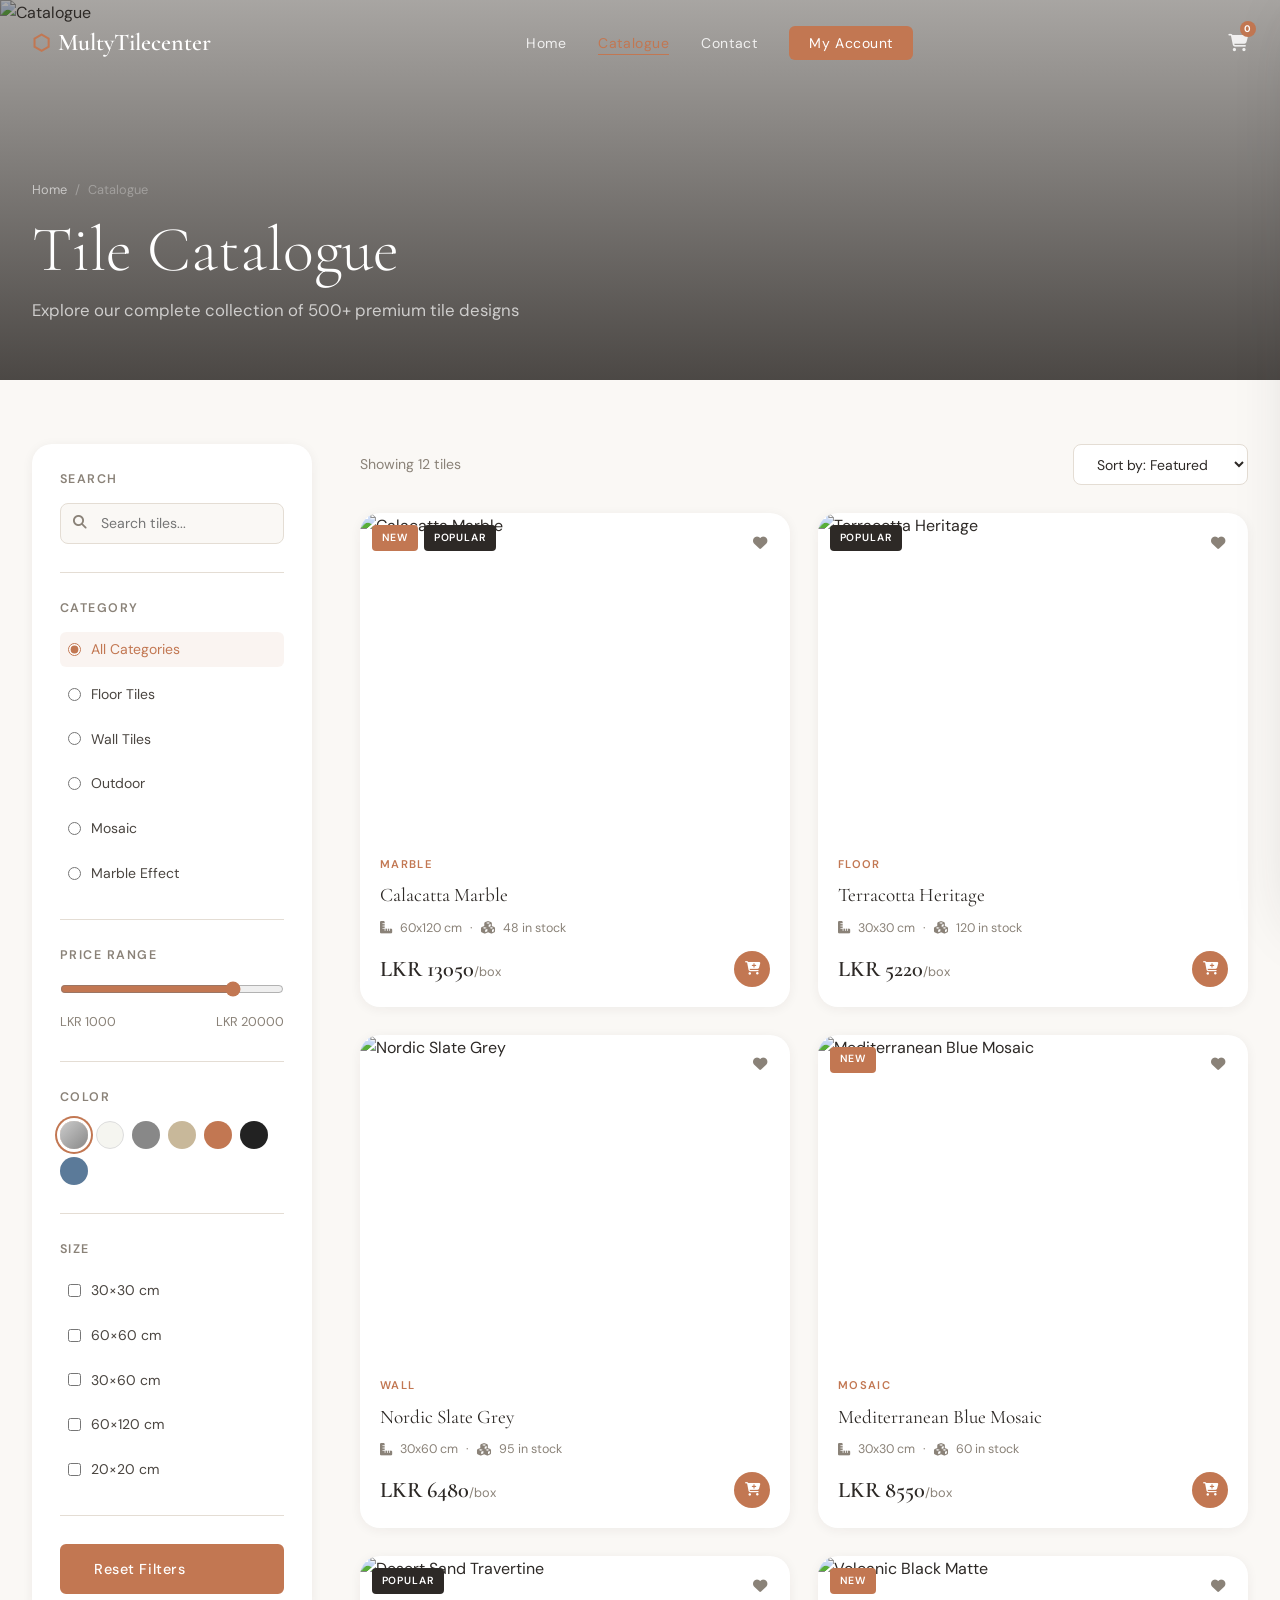
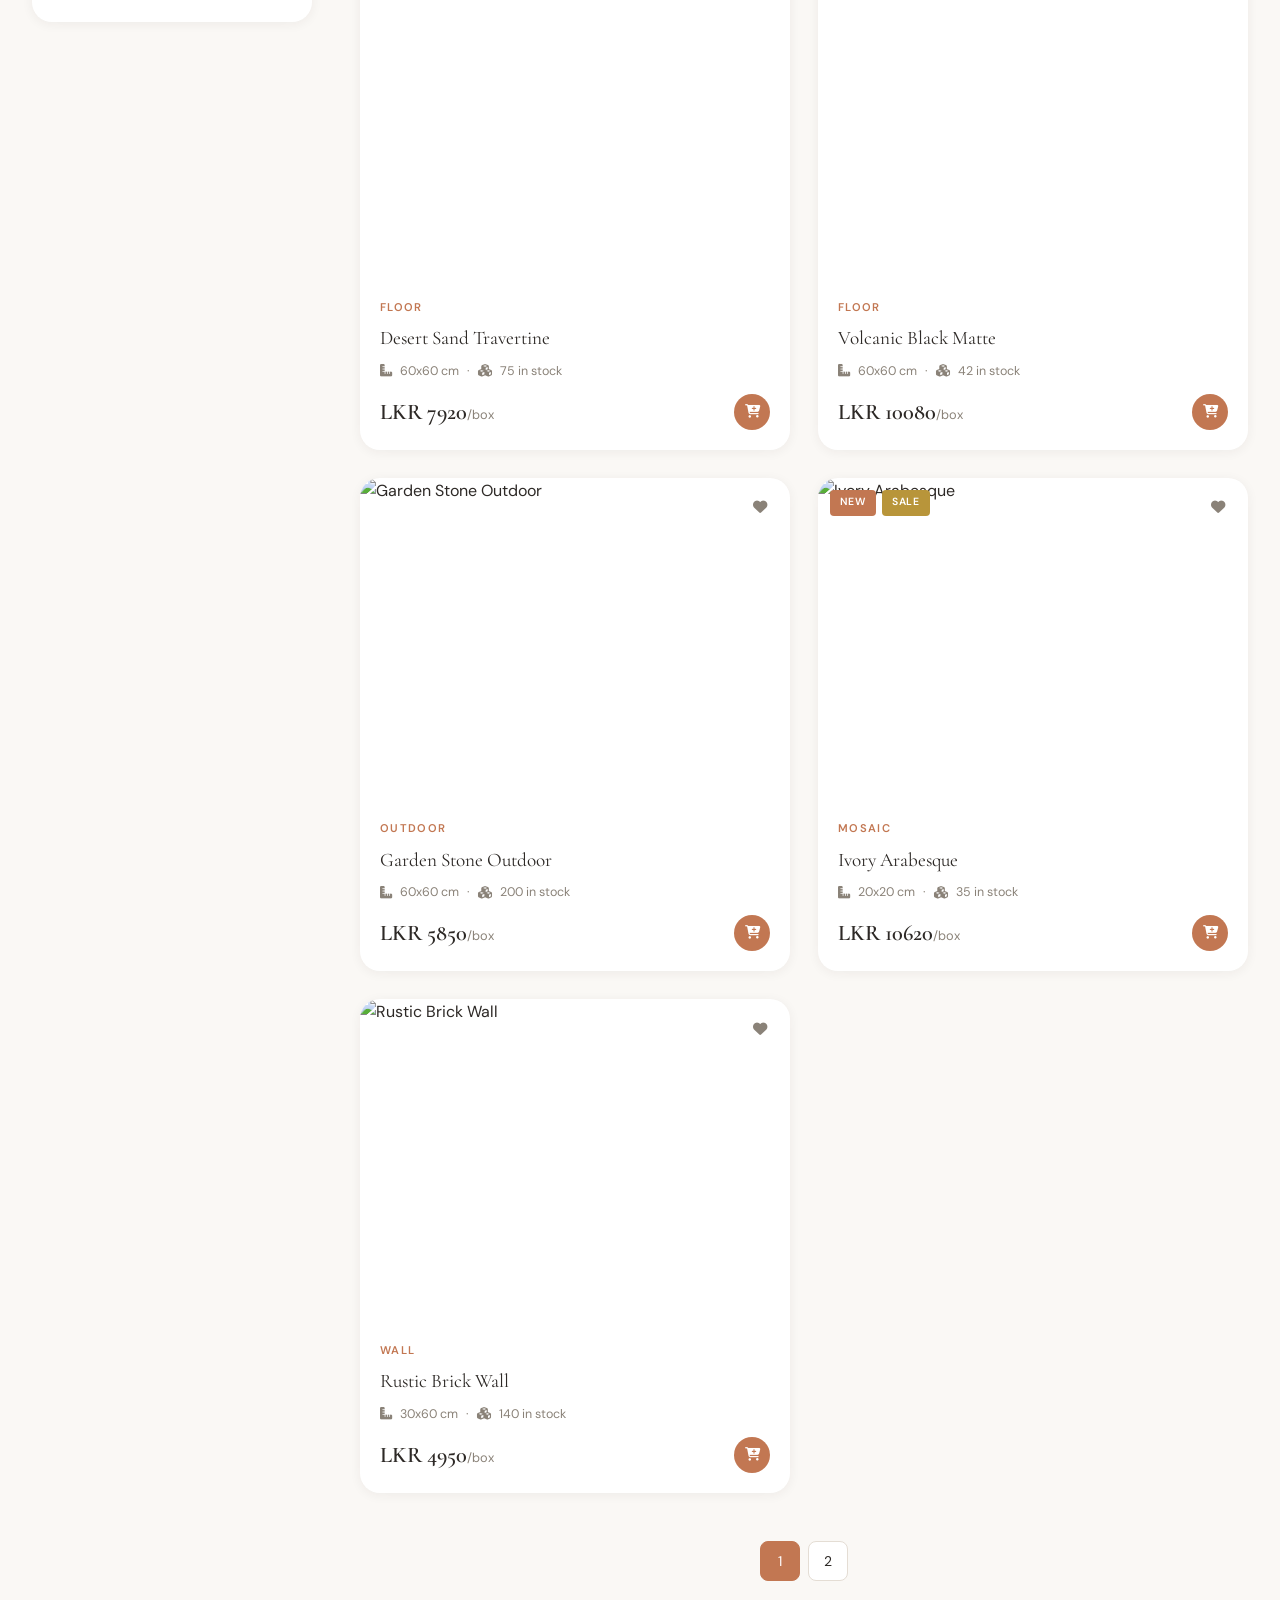
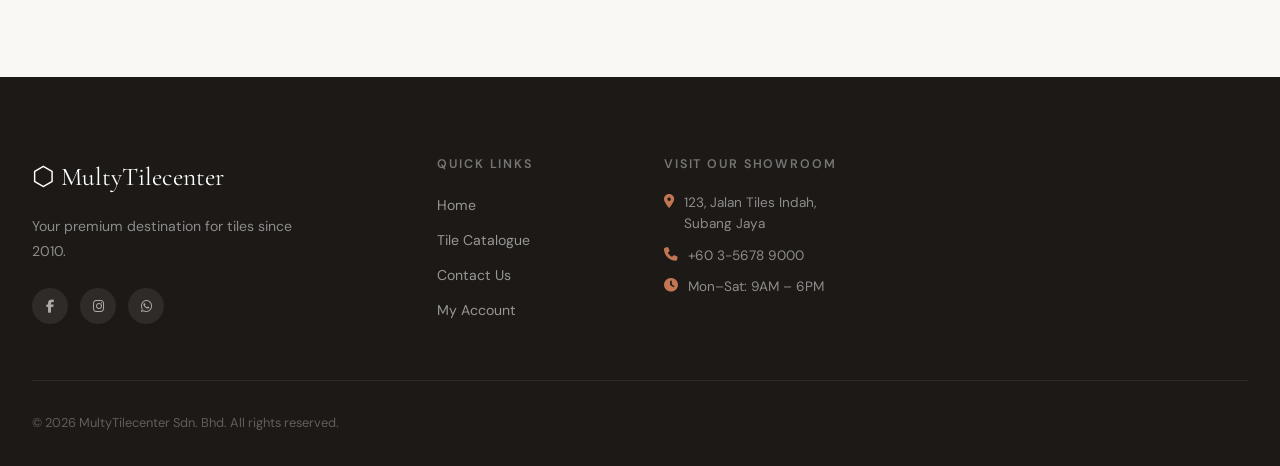
==== catalogue.html @ c5d46128 "first commit" ====
<!DOCTYPE html>
<html lang="en">
<head>
  <meta charset="UTF-8"/>
  <meta name="viewport" content="width=device-width, initial-scale=1.0"/>
  <title>Tile Catalogue – MultyTilecenter</title>
  <link rel="stylesheet" href="style.css"/>
  <link href="https://fonts.googleapis.com/css2?family=Cormorant+Garamond:ital,wght@0,300;0,400;0,600;1,300;1,400&family=DM+Sans:wght@300;400;500;600&display=swap" rel="stylesheet">
  <link rel="stylesheet" href="https://cdnjs.cloudflare.com/ajax/libs/font-awesome/6.5.0/css/all.min.css"/>
</head>
<body>

  <!-- NAV -->
  <nav class="nav scrolled" id="navbar">
    <div class="nav-inner">
      <a href="index.html" class="logo"><span class="logo-icon">⬡</span><span class="logo-text">MultyTilecenter </span></a>
      <ul class="nav-links" id="navLinks">
        <li><a href="index.html">Home</a></li>
        <li><a href="catalogue.html" class="active">Catalogue</a></li>
        <li><a href="contact.html">Contact</a></li>
        <li><a href="login.html" class="nav-cta">My Account</a></li>
      </ul>
      <div class="nav-actions">
        <a href="catalogue.html" class="cart-btn"><i class="fas fa-shopping-cart"></i><span class="cart-count" id="cartCount">0</span></a>
        <button type="button" class="hamburger" id="hamburger" aria-label="Toggle mobile menu" title="Toggle mobile menu"><span></span><span></span><span></span></button>
      </div>
    </div>
  </nav>

  <!-- PAGE HERO -->
  <section class="page-hero">
    <div class="page-hero-bg">
      <img src="https://images.unsplash.com/photo-1600566752355-35792bedcfea?w=1600&q=80" alt="Catalogue"/>
      <div class="page-hero-overlay"></div>
    </div>
    <div class="page-hero-content">
      <div class="breadcrumb"><a href="index.html">Home</a> <span>/</span> <span>Catalogue</span></div>
      <h1>Tile Catalogue</h1>
      <p>Explore our complete collection of 500+ premium tile designs</p>
    </div>
  </section>

  <!-- CATALOGUE BODY -->
  <section class="catalogue-section">
    <div class="container">
      <div class="catalogue-layout">

        <!-- SIDEBAR -->
        <aside class="sidebar">
          <div class="filter-group">
            <h4>Search</h4>
            <div class="search-box">
              <input type="text" id="searchInput" placeholder="Search tiles..." />
              <i class="fas fa-search"></i>
            </div>
          </div>
          <div class="filter-group">
            <h4>Category</h4>
            <div class="filter-options" id="catFilter">
              <label class="filter-check active-filter" data-val="all"><input type="radio" name="cat" value="all" checked/> All Categories</label>
              <label class="filter-check" data-val="floor"><input type="radio" name="cat" value="floor"/> Floor Tiles</label>
              <label class="filter-check" data-val="wall"><input type="radio" name="cat" value="wall"/> Wall Tiles</label>
              <label class="filter-check" data-val="outdoor"><input type="radio" name="cat" value="outdoor"/> Outdoor</label>
              <label class="filter-check" data-val="mosaic"><input type="radio" name="cat" value="mosaic"/> Mosaic</label>
              <label class="filter-check" data-val="marble"><input type="radio" name="cat" value="marble"/> Marble Effect</label>
            </div>
          </div>
          <div class="filter-group">
            <h4>Price Range</h4>
            <div class="price-range">
              <input type="range" id="priceRange" min="1000" max="25000" value="20000" title="Price range" aria-label="Price range"/>
              <div class="price-labels"><span>LKR 1000</span><span id="priceVal">LKR 20000</span></div>
            </div>
          </div>
          <div class="filter-group">
            <h4>Color</h4>
            <div class="color-swatches" id="colorFilter">
              <span class="swatch active-swatch" data-col="all" style="background:linear-gradient(135deg,#ccc,#888)" title="All"></span>
              <span class="swatch" data-col="white" style="background:#f5f5f0;border:1px solid #ddd" title="White"></span>
              <span class="swatch" data-col="grey" style="background:#888" title="Grey"></span>
              <span class="swatch" data-col="beige" style="background:#c8b89a" title="Beige"></span>
              <span class="swatch" data-col="terracotta" style="background:#c27752" title="Terracotta"></span>
              <span class="swatch" data-col="black" style="background:#222" title="Black"></span>
              <span class="swatch" data-col="blue" style="background:#5b7a99" title="Blue"></span>
            </div>
          </div>
          <div class="filter-group">
            <h4>Size</h4>
            <div class="filter-options">
              <label class="filter-check"><input type="checkbox" class="size-check" value="30x30"/> 30×30 cm</label>
              <label class="filter-check"><input type="checkbox" class="size-check" value="60x60"/> 60×60 cm</label>
              <label class="filter-check"><input type="checkbox" class="size-check" value="30x60"/> 30×60 cm</label>
              <label class="filter-check"><input type="checkbox" class="size-check" value="60x120"/> 60×120 cm</label>
              <label class="filter-check"><input type="checkbox" class="size-check" value="20x20"/> 20×20 cm</label>
            </div>
          </div>
          <button class="btn-primary w-full" id="resetFilters">Reset Filters</button>
        </aside>

        <!-- MAIN CONTENT -->
        <div class="catalogue-main">
          <div class="catalogue-header">
            <div class="result-count" id="resultCount">Showing all tiles</div>
            <div class="sort-box">
              <select id="sortSelect" aria-label="Sort products">
                <option value="default">Sort by: Featured</option>
                <option value="price-asc">Price: Low to High</option>
                <option value="price-desc">Price: High to Low</option>
                <option value="name">Name: A–Z</option>
              </select>
            </div>
          </div>
          <div class="products-grid" id="catalogueGrid"></div>
          <div class="pagination" id="pagination"></div>
        </div>
      </div>
    </div>
  </section>

  <!-- CART SIDEBAR -->
  <div class="cart-sidebar" id="cartSidebar">
    <div class="cart-sidebar-header">
      <h3>My Cart</h3>
      <button id="closeCart" aria-label="Close cart"><i class="fas fa-times"></i></button>
    </div>
    <div class="cart-items" id="cartItems"></div>
    <div class="cart-sidebar-footer">
      <div class="cart-total"><span>Total:</span><span id="cartTotal">LKR 0.00</span></div>
      <a href="contact.html" class="btn-primary w-full" aria-label="Request quote">Request Quote</a>
    </div>
  </div>
  <div class="cart-overlay" id="cartOverlay"></div>

  <!-- FOOTER -->
  <footer class="footer">
    <div class="container">
      <div class="footer-grid">
        <div class="footer-brand">
          <div class="footer-logo"><span>⬡</span> MultyTilecenter</div>
          <p>Your premium destination for tiles since 2010.</p>
          <div class="footer-socials">
            <a href="#"><i class="fab fa-facebook-f"></i></a>
            <a href="#"><i class="fab fa-instagram"></i></a>
            <a href="#"><i class="fab fa-whatsapp"></i></a>
          </div>
        </div>
        <div class="footer-links">
          <h4>Quick Links</h4>
          <ul>
            <li><a href="index.html">Home</a></li>
            <li><a href="catalogue.html">Tile Catalogue</a></li>
            <li><a href="contact.html">Contact Us</a></li>
            <li><a href="login.html">My Account</a></li>
          </ul>
        </div>
        <div class="footer-contact">
          <h4>Visit Our Showroom</h4>
          <p><i class="fas fa-map-marker-alt"></i> 123, Jalan Tiles Indah, Subang Jaya</p>
          <p><i class="fas fa-phone"></i> +60 3-5678 9000</p>
          <p><i class="fas fa-clock"></i> Mon–Sat: 9AM – 6PM</p>
        </div>
      </div>
      <div class="footer-bottom">
        <p>&copy; 2026 MultyTilecenter Sdn. Bhd. All rights reserved.</p>
      </div>
    </div>
  </footer>

  <script src="app.js"></script>
</body>
</html>
---- style.css ----
/* ===========================
   MULTYTILECENTER – MAIN STYLESHEET
   Theme: Warm Stone & Terracotta Luxury
   =========================== */

:root {
  --cream: #f7f4ef;
  --cream-dark: #ede8e0;
  --stone: #c8b89a;
  --stone-dark: #a89878;
  --terracotta: #c27752;
  --terracotta-dark: #a85f3a;
  --charcoal: #2d2926;
  --charcoal-light: #4a4540;
  --warm-grey: #8a8278;
  --white: #ffffff;
  --gold: #b8953a;
  --gold-light: #d4af6a;
  --surface: #faf8f5;
  --border: #e4ddd4;
  --shadow-sm: 0 2px 12px rgba(45,41,38,.06);
  --shadow-md: 0 8px 32px rgba(45,41,38,.12);
  --shadow-lg: 0 20px 60px rgba(45,41,38,.18);
  --radius: 12px;
  --radius-lg: 20px;
  --transition: .3s cubic-bezier(.25,.46,.45,.94);
}

/* RESET */
*, *::before, *::after { box-sizing: border-box; margin: 0; padding: 0; }
html { scroll-behavior: smooth; }
body { font-family: 'DM Sans', sans-serif; background: var(--surface); color: var(--charcoal); line-height: 1.6; overflow-x: hidden; }
img { max-width: 100%; display: block; }
a { text-decoration: none; color: inherit; }
ul { list-style: none; }
input, select, textarea, button { font-family: inherit; }

/* TYPOGRAPHY */
h1,h2,h3,h4 { font-family: 'Cormorant Garamond', serif; line-height: 1.2; }
h1 { font-size: clamp(2.8rem,6vw,5.5rem); font-weight: 300; }
h2 { font-size: clamp(2rem,4vw,3.2rem); font-weight: 300; }
h3 { font-size: 1.5rem; font-weight: 400; }
em { font-style: italic; color: var(--terracotta); }

/* UTILITIES */
.container { max-width: 1280px; margin: 0 auto; padding: 0 2rem; }
.w-full { width: 100%; }
.section-label { font-size: .75rem; letter-spacing: .2em; text-transform: uppercase; color: var(--terracotta); font-weight: 600; margin-bottom: .75rem; }
.section-title { margin-bottom: 1rem; }
.section-sub { color: var(--warm-grey); max-width: 500px; }
.section-header { text-align: center; margin-bottom: 3.5rem; }
.section-header .section-sub { margin: 0 auto; }
.section-footer { text-align: center; margin-top: 3rem; }

/* BUTTONS */
.btn-primary {
  display: inline-flex; align-items: center; gap: .5rem;
  background: var(--terracotta); color: #fff;
  padding: .875rem 2rem; border-radius: 6px;
  font-size: .9rem; font-weight: 500; letter-spacing: .04em;
  border: 2px solid var(--terracotta);
  cursor: pointer; transition: var(--transition);
}
.btn-primary:hover { background: var(--terracotta-dark); border-color: var(--terracotta-dark); transform: translateY(-2px); box-shadow: 0 8px 24px rgba(194,119,82,.35); }
.btn-outline {
  display: inline-flex; align-items: center; gap: .5rem;
  background: transparent; color: var(--white);
  padding: .875rem 2rem; border-radius: 6px;
  font-size: .9rem; font-weight: 500; letter-spacing: .04em;
  border: 2px solid rgba(255,255,255,.5); cursor: pointer; transition: var(--transition);
}
.btn-outline:hover { background: rgba(255,255,255,.1); border-color: #fff; }
.btn-outline-dark {
  display: inline-flex; align-items: center; gap: .5rem;
  background: transparent; color: var(--charcoal);
  padding: .875rem 2rem; border-radius: 6px;
  font-size: .9rem; font-weight: 500; letter-spacing: .04em;
  border: 2px solid var(--charcoal); cursor: pointer; transition: var(--transition);
}
.btn-outline-dark:hover { background: var(--charcoal); color: #fff; }
.btn-outline-light {
  display: inline-flex; align-items: center; gap: .5rem;
  background: transparent; color: var(--white);
  padding: .875rem 2rem; border-radius: 6px;
  font-size: .9rem; font-weight: 500;
  border: 2px solid rgba(255,255,255,.5); cursor: pointer; transition: var(--transition);
}
.btn-outline-light:hover { background: rgba(255,255,255,.15); }

/* ===== PRELOADER ===== */
.preloader {
  position: fixed; inset: 0; background: var(--charcoal);
  z-index: 9999; display: flex; align-items: center; justify-content: center;
  transition: opacity .5s ease, visibility .5s ease;
}
.preloader.hidden { opacity: 0; visibility: hidden; }
.preloader-inner { text-align: center; }
.preloader-logo { font-family: 'Cormorant Garamond', serif; font-size: 2.5rem; color: #fff; margin-bottom: 1.5rem; letter-spacing: .1em; }
.preloader-bar { width: 200px; height: 2px; background: rgba(255,255,255,.2); border-radius: 2px; overflow: hidden; }
.preloader-fill { height: 100%; background: var(--terracotta); animation: fill 1.8s ease forwards; }
@keyframes fill { from{width:0} to{width:100%} }

/* ===== NAVIGATION ===== */
.nav {
  position: fixed; top: 0; left: 0; right: 0; z-index: 1000;
  padding: 1.5rem 0; transition: all .4s ease;
}
.nav.scrolled, .nav.scrolled-auto {
  background: var(--white); padding: 1rem 0;
  box-shadow: var(--shadow-sm);
}
.nav-inner {
  max-width: 1280px; margin: 0 auto; padding: 0 2rem;
  display: flex; align-items: center; justify-content: space-between;
}
.logo { display: flex; align-items: center; gap: .5rem; font-family: 'Cormorant Garamond', serif; font-size: 1.5rem; font-weight: 600; color: #fff; transition: var(--transition); }
.nav.scrolled .logo, .nav.scrolled-auto .logo { color: var(--charcoal); }
.logo-icon { color: var(--terracotta); font-size: 1.3rem; }
.nav-links { display: flex; align-items: center; gap: 2rem; }
.nav-links a { font-size: .875rem; font-weight: 400; color: rgba(255,255,255,.85); letter-spacing: .04em; transition: var(--transition); position: relative; }
.nav.scrolled .nav-links a, .nav.scrolled-auto .nav-links a { color: var(--charcoal-light); }
.nav-links a:hover, .nav-links a.active { color: var(--terracotta) !important; }
.nav-links a::after { content:''; position:absolute; bottom:-3px; left:0; width:0; height:1px; background:var(--terracotta); transition:var(--transition); }
.nav-links a:hover::after, .nav-links a.active::after { width:100%; }
.nav-cta { background: var(--terracotta); color: #fff !important; padding: .5rem 1.25rem; border-radius: 6px; }
.nav-cta:hover { background: var(--terracotta-dark) !important; }
.nav-cta::after { display:none; }
.nav-actions { display: flex; align-items: center; gap: 1rem; }
.cart-btn { position: relative; color: rgba(255,255,255,.85); font-size: 1.1rem; transition: var(--transition); }
.nav.scrolled .cart-btn, .nav.scrolled-auto .cart-btn { color: var(--charcoal); }
.cart-btn:hover { color: var(--terracotta); }
.cart-count { position: absolute; top: -8px; right: -8px; background: var(--terracotta); color: #fff; font-size: .6rem; width: 16px; height: 16px; border-radius: 50%; display: flex; align-items: center; justify-content: center; font-weight: 700; }
.hamburger { display: none; flex-direction: column; gap: 5px; cursor: pointer; background: none; border: none; padding: 4px; }
.hamburger span { display: block; width: 22px; height: 2px; background: rgba(255,255,255,.85); transition: var(--transition); }
.nav.scrolled .hamburger span, .nav.scrolled-auto .hamburger span { background: var(--charcoal); }

/* ===== HERO ===== */
.hero { position: relative; min-height: 100vh; display: flex; align-items: center; overflow: hidden; }
.hero-bg { position: absolute; inset: 0; }
.hero-img { width: 100%; height: 100%; object-fit: cover; transform: scale(1.05); animation: heroZoom 12s ease forwards; }
@keyframes heroZoom { to { transform: scale(1); } }
.hero-overlay { position: absolute; inset: 0; background: linear-gradient(135deg, rgba(45,41,38,.75) 0%, rgba(45,41,38,.4) 60%, transparent 100%); }
.hero-content { position: relative; z-index: 2; max-width: 1280px; margin: 0 auto; padding: 8rem 2rem 4rem; }
.hero-badge { display: inline-block; font-size: .7rem; letter-spacing: .2em; text-transform: uppercase; color: var(--gold-light); border: 1px solid rgba(184,149,58,.4); padding: .5rem 1.25rem; border-radius: 30px; margin-bottom: 2rem; }
.hero-title { color: #fff; margin-bottom: 1.5rem; max-width: 700px; }
.hero-title em { color: var(--gold-light); font-style: italic; }
.hero-subtitle { color: rgba(255,255,255,.75); max-width: 480px; font-size: 1.05rem; margin-bottom: 2.5rem; font-weight: 300; line-height: 1.8; }
.hero-actions { display: flex; gap: 1rem; flex-wrap: wrap; margin-bottom: 4rem; }
.hero-stats { display: flex; align-items: center; gap: 2rem; flex-wrap: wrap; }
.stat { display: flex; flex-direction: column; }
.stat-num { font-family: 'Cormorant Garamond', serif; font-size: 2rem; color: #fff; font-weight: 300; line-height: 1; }
.stat-label { font-size: .75rem; color: rgba(255,255,255,.6); letter-spacing: .08em; text-transform: uppercase; margin-top: .25rem; }
.stat-div { width: 1px; height: 40px; background: rgba(255,255,255,.25); }
.hero-scroll { position: absolute; bottom: 2.5rem; right: 3rem; z-index: 2; color: rgba(255,255,255,.6); font-size: .75rem; letter-spacing: .1em; text-transform: uppercase; display: flex; flex-direction: column; align-items: center; gap: .5rem; animation: bounce 2s infinite; }
@keyframes bounce { 0%,100%{transform:translateY(0)} 50%{transform:translateY(6px)} }

/* ===== CATEGORIES STRIP ===== */
.categories-strip { background: var(--white); padding: 4rem 0; border-bottom: 1px solid var(--border); }
.cat-grid { display: grid; grid-template-columns: repeat(5,1fr); gap: 1.25rem; }
.cat-card { display: flex; flex-direction: column; align-items: center; gap: .75rem; text-align: center; cursor: pointer; transition: var(--transition); }
.cat-img-wrap { width: 100%; aspect-ratio: 1; border-radius: var(--radius); overflow: hidden; }
.cat-img-wrap img { width: 100%; height: 100%; object-fit: cover; transition: transform .5s ease; }
.cat-card:hover .cat-img-wrap img { transform: scale(1.08); }
.cat-card span { font-size: .85rem; font-weight: 500; color: var(--charcoal-light); letter-spacing: .04em; }
.cat-card:hover span { color: var(--terracotta); }

/* ===== FEATURED / PRODUCTS GRID ===== */
.featured { padding: 6rem 0; background: var(--surface); }
.products-grid { display: grid; grid-template-columns: repeat(auto-fill, minmax(280px,1fr)); gap: 1.75rem; }
.product-card { background: var(--white); border-radius: var(--radius-lg); overflow: hidden; box-shadow: var(--shadow-sm); transition: var(--transition); cursor: pointer; }
.product-card:hover { transform: translateY(-6px); box-shadow: var(--shadow-md); }
.product-card-img { position: relative; aspect-ratio: 4/3; overflow: hidden; }
.product-card-img img { width: 100%; height: 100%; object-fit: cover; transition: transform .5s ease; }
.product-card:hover .product-card-img img { transform: scale(1.06); }
.product-card-badges { position: absolute; top: .75rem; left: .75rem; display: flex; gap: .4rem; flex-wrap: wrap; }
.badge { font-size: .65rem; font-weight: 600; letter-spacing: .08em; text-transform: uppercase; padding: .3rem .6rem; border-radius: 4px; }
.badge-new { background: var(--terracotta); color: #fff; }
.badge-sale { background: var(--gold); color: #fff; }
.badge-popular { background: var(--charcoal); color: #fff; }
.product-card-wish { position: absolute; top: .75rem; right: .75rem; width: 36px; height: 36px; background: rgba(255,255,255,.9); border-radius: 50%; display: flex; align-items: center; justify-content: center; border: none; cursor: pointer; font-size: .9rem; color: var(--warm-grey); transition: var(--transition); }
.product-card-wish:hover, .product-card-wish.wished { color: #e05252; }
.product-card-body { padding: 1.25rem; }
.product-card-cat { font-size: .7rem; letter-spacing: .12em; text-transform: uppercase; color: var(--terracotta); margin-bottom: .4rem; font-weight: 600; }
.product-card-title { font-family: 'Cormorant Garamond', serif; font-size: 1.2rem; font-weight: 400; margin-bottom: .5rem; color: var(--charcoal); }
.product-card-meta { display: flex; align-items: center; gap: .5rem; font-size: .78rem; color: var(--warm-grey); margin-bottom: .75rem; }
.product-card-footer { display: flex; align-items: center; justify-content: space-between; }
.product-card-price { font-family: 'Cormorant Garamond', serif; font-size: 1.4rem; font-weight: 600; color: var(--charcoal); }
.product-card-price span { font-size: .8rem; color: var(--warm-grey); font-family: 'DM Sans', sans-serif; font-weight: 400; }
.add-cart-btn { width: 36px; height: 36px; background: var(--terracotta); color: #fff; border: none; border-radius: 50%; display: flex; align-items: center; justify-content: center; cursor: pointer; font-size: .85rem; transition: var(--transition); }
.add-cart-btn:hover { background: var(--terracotta-dark); transform: scale(1.1); }

/* ===== PROMO BANNER ===== */
.promo-banner { margin: 0; }
.promo-inner { position: relative; height: 500px; overflow: hidden; }
.promo-img { width: 100%; height: 100%; object-fit: cover; }
.promo-overlay { position: absolute; inset: 0; background: linear-gradient(90deg, rgba(45,41,38,.85) 0%, rgba(45,41,38,.4) 60%, transparent 100%); }
.promo-content { position: absolute; top: 50%; left: 8%; transform: translateY(-50%); color: #fff; max-width: 480px; }
.promo-badge { display: inline-block; background: var(--gold); font-size: .7rem; letter-spacing: .15em; text-transform: uppercase; padding: .4rem 1rem; border-radius: 4px; margin-bottom: 1.5rem; font-weight: 600; }
.promo-content h2 { font-size: clamp(2rem,4vw,3rem); color: #fff; margin-bottom: 1rem; }
.promo-content p { color: rgba(255,255,255,.8); margin-bottom: 2rem; font-size: .95rem; line-height: 1.8; }

/* ===== WHY US ===== */
.why-us { padding: 7rem 0; background: var(--cream); }
.why-grid { display: grid; grid-template-columns: 1fr 1fr; gap: 5rem; align-items: center; }
.why-text .section-title { margin-bottom: 1.25rem; }
.why-text p { color: var(--warm-grey); margin-bottom: 1.75rem; line-height: 1.9; }
.why-list { list-style: none; margin-bottom: 2.5rem; }
.why-list li { display: flex; align-items: center; gap: .75rem; margin-bottom: .9rem; color: var(--charcoal-light); font-size: .95rem; }
.why-list li i { color: var(--terracotta); font-size: .9rem; }
.img-mosaic { display: grid; grid-template-columns: 1fr 1fr; grid-template-rows: auto auto; gap: 1rem; }
.mosaic-large { grid-column: 1 / -1; border-radius: var(--radius); height: 260px; object-fit: cover; }
.mosaic-small { border-radius: var(--radius); height: 160px; object-fit: cover; }

/* ===== TESTIMONIALS ===== */
.testimonials { padding: 7rem 0; background: var(--surface); }
.testimonials-grid { display: grid; grid-template-columns: repeat(3,1fr); gap: 1.5rem; }
.testi-card { background: var(--white); border-radius: var(--radius-lg); padding: 2rem; box-shadow: var(--shadow-sm); transition: var(--transition); }
.testi-card:hover { box-shadow: var(--shadow-md); transform: translateY(-4px); }
.featured-testi { background: var(--charcoal); color: #fff; }
.featured-testi p { color: rgba(255,255,255,.8); }
.testi-stars { color: var(--gold); font-size: 1.1rem; margin-bottom: 1rem; letter-spacing: .1em; }
.testi-card p { font-size: .95rem; line-height: 1.8; color: var(--charcoal-light); margin-bottom: 1.5rem; font-style: italic; }
.featured-testi .testi-stars { color: var(--gold-light); }
.testi-author { display: flex; align-items: center; gap: .75rem; }
.testi-avatar { width: 40px; height: 40px; background: var(--terracotta); border-radius: 50%; display: flex; align-items: center; justify-content: center; color: #fff; font-size: .75rem; font-weight: 700; flex-shrink: 0; }
.testi-author strong { display: block; font-size: .9rem; }
.testi-author span { font-size: .78rem; color: var(--warm-grey); }
.featured-testi .testi-author span { color: rgba(255,255,255,.6); }

/* ===== CTA SECTION ===== */
.cta-section { padding: 5rem 0; background: var(--cream-dark); }
.cta-card { background: var(--charcoal); border-radius: var(--radius-lg); padding: 4rem; display: flex; align-items: center; justify-content: space-between; gap: 2rem; flex-wrap: wrap; }
.cta-text h2 { color: #fff; font-size: clamp(1.8rem,3vw,2.5rem); margin-bottom: .75rem; }
.cta-text p { color: rgba(255,255,255,.65); max-width: 480px; }
.cta-actions { display: flex; gap: 1rem; flex-shrink: 0; flex-wrap: wrap; }

/* ===== FOOTER ===== */
.footer { background: #1c1916; color: rgba(255,255,255,.7); padding: 5rem 0 2rem; }
.footer-grid { display: grid; grid-template-columns: 2fr 1fr 1fr 2fr; gap: 3rem; margin-bottom: 3rem; }
.footer-brand .footer-logo { font-family: 'Cormorant Garamond', serif; font-size: 1.6rem; color: #fff; margin-bottom: 1rem; display: flex; align-items: center; gap: .4rem; }
.footer-brand p { font-size: .88rem; line-height: 1.8; color: rgba(255,255,255,.5); max-width: 260px; margin-bottom: 1.5rem; }
.footer-socials { display: flex; gap: .75rem; }
.footer-socials a { width: 36px; height: 36px; background: rgba(255,255,255,.08); border-radius: 50%; display: flex; align-items: center; justify-content: center; font-size: .82rem; color: rgba(255,255,255,.6); transition: var(--transition); }
.footer-socials a:hover { background: var(--terracotta); color: #fff; }
.footer-links h4, .footer-contact h4 { font-family: 'DM Sans', sans-serif; font-size: .78rem; letter-spacing: .15em; text-transform: uppercase; color: rgba(255,255,255,.4); margin-bottom: 1.25rem; font-weight: 600; }
.footer-links ul li { margin-bottom: .6rem; }
.footer-links a { color: rgba(255,255,255,.55); font-size: .88rem; transition: var(--transition); }
.footer-links a:hover { color: var(--terracotta); }
.footer-contact p { font-size: .85rem; color: rgba(255,255,255,.5); margin-bottom: .6rem; display: flex; align-items: flex-start; gap: .6rem; line-height: 1.6; }
.footer-contact i { color: var(--terracotta); margin-top: .2rem; flex-shrink: 0; }
.footer-bottom { border-top: 1px solid rgba(255,255,255,.08); padding-top: 2rem; display: flex; justify-content: space-between; align-items: center; flex-wrap: wrap; gap: 1rem; font-size: .8rem; color: rgba(255,255,255,.3); }

/* ===== PAGE HERO (inner pages) ===== */
.page-hero { position: relative; height: 380px; display: flex; align-items: flex-end; overflow: hidden; }
.page-hero-bg { position: absolute; inset: 0; }
.page-hero-bg img { width: 100%; height: 100%; object-fit: cover; }
.page-hero-overlay { position: absolute; inset: 0; background: linear-gradient(to top, rgba(45,41,38,.85) 0%, rgba(45,41,38,.4) 100%); }
.page-hero-content { position: relative; z-index: 2; max-width: 1280px; width: 100%; margin: 0 auto; padding: 0 2rem 3.5rem; color: #fff; }
.page-hero-content h1 { font-size: clamp(2.4rem,5vw,4rem); font-weight: 300; margin-bottom: .5rem; }
.page-hero-content p { color: rgba(255,255,255,.7); font-size: 1.05rem; }
.breadcrumb { display: flex; align-items: center; gap: .5rem; font-size: .8rem; color: rgba(255,255,255,.5); margin-bottom: .75rem; }
.breadcrumb a { color: rgba(255,255,255,.6); }
.breadcrumb a:hover { color: var(--terracotta); }
.breadcrumb span { color: rgba(255,255,255,.3); }

/* ===== CATALOGUE ===== */
.catalogue-section { padding: 4rem 0 6rem; }
.catalogue-layout { display: grid; grid-template-columns: 280px 1fr; gap: 3rem; align-items: start; }
.sidebar { background: var(--white); border-radius: var(--radius-lg); padding: 1.75rem; box-shadow: var(--shadow-sm); position: sticky; top: 90px; }
.filter-group { margin-bottom: 1.75rem; padding-bottom: 1.75rem; border-bottom: 1px solid var(--border); }
.filter-group:last-child { margin-bottom: 0; padding-bottom: 0; border-bottom: none; }
.filter-group h4 { font-family: 'DM Sans', sans-serif; font-size: .78rem; letter-spacing: .12em; text-transform: uppercase; color: var(--warm-grey); margin-bottom: 1rem; font-weight: 600; }
.search-box { position: relative; }
.search-box input { width: 100%; padding: .65rem 1rem .65rem 2.5rem; border: 1.5px solid var(--border); border-radius: 8px; font-size: .88rem; background: var(--surface); transition: var(--transition); }
.search-box input:focus { outline: none; border-color: var(--terracotta); background: #fff; }
.search-box i { position: absolute; left: .8rem; top: 50%; transform: translateY(-50%); color: var(--warm-grey); font-size: .85rem; }
.filter-options { display: flex; flex-direction: column; gap: .6rem; }
.filter-check { display: flex; align-items: center; gap: .6rem; font-size: .875rem; color: var(--charcoal-light); cursor: pointer; padding: .4rem .5rem; border-radius: 6px; transition: var(--transition); }
.filter-check:hover, .filter-check.active-filter { color: var(--terracotta); background: rgba(194,119,82,.08); }
.filter-check input { accent-color: var(--terracotta); }
.price-range input[type="range"] { width: 100%; accent-color: var(--terracotta); }
.price-labels { display: flex; justify-content: space-between; font-size: .8rem; color: var(--warm-grey); margin-top: .5rem; }
.color-swatches { display: flex; gap: .5rem; flex-wrap: wrap; }
.swatch { width: 28px; height: 28px; border-radius: 50%; cursor: pointer; transition: var(--transition); flex-shrink: 0; }
.swatch:hover, .swatch.active-swatch { box-shadow: 0 0 0 3px #fff, 0 0 0 5px var(--terracotta); }
.catalogue-header { display: flex; align-items: center; justify-content: space-between; margin-bottom: 1.75rem; }
.result-count { font-size: .88rem; color: var(--warm-grey); }
.sort-box select { padding: .6rem 1.2rem; border: 1.5px solid var(--border); border-radius: 8px; font-size: .875rem; background: var(--white); color: var(--charcoal); cursor: pointer; }
.sort-box select:focus { outline: none; border-color: var(--terracotta); }
.pagination { display: flex; gap: .5rem; justify-content: center; margin-top: 3rem; }
.page-btn { width: 40px; height: 40px; display: flex; align-items: center; justify-content: center; border: 1.5px solid var(--border); border-radius: 8px; cursor: pointer; font-size: .875rem; transition: var(--transition); background: var(--white); color: var(--charcoal); }
.page-btn:hover, .page-btn.active-page { background: var(--terracotta); color: #fff; border-color: var(--terracotta); }

/* ===== CART SIDEBAR ===== */
.cart-sidebar { position: fixed; top: 0; right: -420px; width: 400px; max-width: 100vw; height: 100vh; background: #fff; z-index: 2000; box-shadow: var(--shadow-lg); display: flex; flex-direction: column; transition: right .4s cubic-bezier(.25,.46,.45,.94); }
.cart-sidebar.open { right: 0; }
.cart-overlay { position: fixed; inset: 0; background: rgba(45,41,38,.5); z-index: 1999; opacity: 0; visibility: hidden; transition: var(--transition); }
.cart-overlay.open { opacity: 1; visibility: visible; }
.cart-sidebar-header { display: flex; align-items: center; justify-content: space-between; padding: 1.5rem; border-bottom: 1px solid var(--border); }
.cart-sidebar-header h3 { font-family: 'Cormorant Garamond', serif; font-size: 1.4rem; }
.cart-sidebar-header button { width: 36px; height: 36px; background: var(--surface); border: none; border-radius: 50%; cursor: pointer; font-size: 1rem; color: var(--charcoal); display: flex; align-items: center; justify-content: center; transition: var(--transition); }
.cart-sidebar-header button:hover { background: var(--terracotta); color: #fff; }
.cart-items { flex: 1; overflow-y: auto; padding: 1rem; }
.cart-item { display: flex; gap: 1rem; padding: 1rem; border-radius: var(--radius); border: 1px solid var(--border); margin-bottom: .75rem; }
.cart-item img { width: 70px; height: 70px; border-radius: 8px; object-fit: cover; flex-shrink: 0; }
.cart-item-info { flex: 1; }
.cart-item-name { font-size: .9rem; font-weight: 500; margin-bottom: .25rem; }
.cart-item-price { font-size: .85rem; color: var(--terracotta); font-weight: 600; }
.cart-item-qty { font-size: .78rem; color: var(--warm-grey); }
.cart-item-remove { background: none; border: none; color: var(--warm-grey); cursor: pointer; font-size: .85rem; }
.cart-item-remove:hover { color: #e05252; }
.cart-sidebar-footer { padding: 1.25rem; border-top: 1px solid var(--border); }
.cart-total { display: flex; justify-content: space-between; font-size: 1rem; font-weight: 600; margin-bottom: 1rem; }
.cart-empty { text-align: center; padding: 3rem 1rem; color: var(--warm-grey); }
.cart-empty i { font-size: 2.5rem; margin-bottom: 1rem; opacity: .3; }

/* ===== CONTACT ===== */
.contact-section { padding: 5rem 0 7rem; }
.contact-layout { display: grid; grid-template-columns: 1fr 1.2fr; gap: 4rem; align-items: start; }
.contact-info h2 { font-size: 2rem; margin-bottom: 1rem; }
.contact-info > p { color: var(--warm-grey); margin-bottom: 2.5rem; line-height: 1.9; }
.info-cards { display: flex; flex-direction: column; gap: 1rem; margin-bottom: 2.5rem; }
.info-card { display: flex; gap: 1rem; align-items: flex-start; padding: 1.25rem; background: var(--white); border-radius: var(--radius); box-shadow: var(--shadow-sm); }
.info-icon { width: 42px; height: 42px; background: rgba(194,119,82,.12); border-radius: 10px; display: flex; align-items: center; justify-content: center; color: var(--terracotta); font-size: 1rem; flex-shrink: 0; }
.info-card h4 { font-family: 'DM Sans', sans-serif; font-size: .82rem; font-weight: 600; letter-spacing: .08em; text-transform: uppercase; color: var(--warm-grey); margin-bottom: .4rem; }
.info-card p { font-size: .88rem; color: var(--charcoal-light); line-height: 1.7; }
.map-container { border-radius: var(--radius-lg); overflow: hidden; box-shadow: var(--shadow-md); }
.enquiry-form-wrap {}
.form-card { background: var(--white); border-radius: var(--radius-lg); padding: 2.5rem; box-shadow: var(--shadow-md); }
.form-card h2 { font-size: 1.8rem; margin-bottom: .5rem; }
.form-card > p { color: var(--warm-grey); margin-bottom: 2rem; font-size: .9rem; }
.enquiry-form .form-row { display: grid; grid-template-columns: 1fr 1fr; gap: 1rem; }
.form-group { margin-bottom: 1.25rem; }
.form-group label { display: block; font-size: .8rem; font-weight: 600; letter-spacing: .06em; text-transform: uppercase; color: var(--warm-grey); margin-bottom: .5rem; }
.form-group input, .form-group select, .form-group textarea {
  width: 100%; padding: .75rem 1rem; border: 1.5px solid var(--border); border-radius: 8px; font-size: .9rem;
  background: var(--surface); color: var(--charcoal); transition: var(--transition);
}
.form-group input:focus, .form-group select:focus, .form-group textarea:focus { outline: none; border-color: var(--terracotta); background: #fff; }
.form-group textarea { resize: vertical; }
.checkbox-grid { display: grid; grid-template-columns: 1fr 1fr; gap: .6rem; }
.checkbox-grid label { display: flex; align-items: center; gap: .5rem; font-size: .875rem; color: var(--charcoal-light); cursor: pointer; }
.checkbox-grid input { accent-color: var(--terracotta); }
.form-note { text-align: center; font-size: .78rem; color: var(--warm-grey); margin-top: .75rem; }
.form-success { text-align: center; padding: 3rem 1rem; }
.success-icon { font-size: 3rem; color: #4caf50; margin-bottom: 1rem; }
.success-icon i { display: inline-block; }

/* ===== AUTH ===== */
.auth-body { min-height: 100vh; display: flex; }
.auth-container { display: grid; grid-template-columns: 1fr 1fr; min-height: 100vh; width: 100%; }
.auth-visual { position: relative; overflow: hidden; }
.auth-visual img { width: 100%; height: 100%; object-fit: cover; }
.auth-visual-overlay { position: absolute; inset: 0; background: linear-gradient(to bottom, rgba(45,41,38,.65) 0%, rgba(45,41,38,.85) 100%); }
.auth-visual-content { position: absolute; inset: 0; padding: 3rem; display: flex; flex-direction: column; justify-content: center; color: #fff; }
.auth-visual-content h2 { font-size: 2.2rem; color: #fff; margin-bottom: 1rem; max-width: 400px; }
.auth-visual-content p { color: rgba(255,255,255,.7); margin-bottom: 2rem; line-height: 1.8; max-width: 380px; }
.auth-features { display: flex; flex-direction: column; gap: .75rem; }
.auth-features div { display: flex; align-items: center; gap: .75rem; color: rgba(255,255,255,.8); font-size: .9rem; }
.auth-features i { color: var(--gold-light); }
.auth-form-side { background: var(--surface); display: flex; align-items: center; justify-content: center; padding: 2rem; overflow-y: auto; }
.auth-form-inner { width: 100%; max-width: 420px; }
.auth-back { display: inline-flex; align-items: center; gap: .5rem; font-size: .85rem; color: var(--warm-grey); margin-bottom: 2rem; transition: var(--transition); }
.auth-back:hover { color: var(--terracotta); }
.auth-tabs { display: flex; gap: 0; border: 1.5px solid var(--border); border-radius: 8px; margin-bottom: 2rem; background: var(--white); }
.auth-tab { flex: 1; padding: .75rem; border: none; background: none; font-size: .9rem; font-weight: 500; color: var(--warm-grey); cursor: pointer; border-radius: 6px; transition: var(--transition); }
.auth-tab.active { background: var(--terracotta); color: #fff; }
.auth-panel h2 { font-size: 1.75rem; margin-bottom: .4rem; }
.auth-panel > p { color: var(--warm-grey); margin-bottom: 1.75rem; font-size: .9rem; }
.input-icon-wrap { position: relative; }
.input-icon-wrap i { position: absolute; left: .9rem; top: 50%; transform: translateY(-50%); color: var(--warm-grey); font-size: .85rem; }
.input-icon-wrap input { padding-left: 2.4rem !important; }
.pwd-toggle { position: absolute; right: .75rem; top: 50%; transform: translateY(-50%); background: none; border: none; color: var(--warm-grey); cursor: pointer; font-size: .9rem; }
.form-row-inline { display: flex; align-items: center; justify-content: space-between; margin-bottom: 1.25rem; }
.remember-me { display: flex; align-items: center; gap: .5rem; font-size: .85rem; cursor: pointer; }
.forgot-link { font-size: .85rem; color: var(--terracotta); }
.auth-divider { text-align: center; position: relative; margin: 1.5rem 0; }
.auth-divider::before { content:''; position:absolute; top:50%; left:0; right:0; height:1px; background:var(--border); }
.auth-divider span { position: relative; background: var(--surface); padding: 0 1rem; font-size: .8rem; color: var(--warm-grey); }
.social-btns { display: grid; grid-template-columns: 1fr 1fr; gap: .75rem; }
.social-btn { padding: .7rem; border: 1.5px solid var(--border); border-radius: 8px; background: var(--white); cursor: pointer; font-size: .875rem; display: flex; align-items: center; justify-content: center; gap: .5rem; transition: var(--transition); }
.social-btn:hover { border-color: var(--terracotta); color: var(--terracotta); }
.checkbox-label { display: flex; align-items: flex-start; gap: .5rem; font-size: .85rem; cursor: pointer; line-height: 1.5; }
.checkbox-label a { color: var(--terracotta); }

/* ===== PRODUCT DETAIL ===== */
.product-detail-section { padding: 5rem 0 7rem; }
.product-detail-layout { display: grid; grid-template-columns: 1.1fr 1fr; gap: 4rem; margin-bottom: 5rem; }
.gallery-main { position: relative; border-radius: var(--radius-lg); overflow: hidden; aspect-ratio: 4/3; background: var(--cream); margin-bottom: 1rem; }
.gallery-main img { width: 100%; height: 100%; object-fit: cover; }
.gallery-badges { position: absolute; top: 1rem; left: 1rem; display: flex; gap: .4rem; }
.gallery-thumbs { display: flex; gap: .75rem; }
.thumb-img { width: 80px; height: 80px; border-radius: 8px; object-fit: cover; cursor: pointer; border: 2px solid transparent; transition: var(--transition); }
.thumb-img:hover, .thumb-img.active-thumb { border-color: var(--terracotta); }
.product-category { font-size: .72rem; letter-spacing: .15em; text-transform: uppercase; color: var(--terracotta); font-weight: 600; margin-bottom: .75rem; }
.product-title { font-size: 2.2rem; margin-bottom: .75rem; }
.product-rating { display: flex; align-items: center; gap: .5rem; margin-bottom: 1.25rem; }
.stars { color: var(--gold); }
.rating-text { font-size: .82rem; color: var(--warm-grey); }
.product-price { font-family: 'Cormorant Garamond', serif; font-size: 2.2rem; font-weight: 600; color: var(--terracotta); margin-bottom: 1.25rem; }
.product-desc { color: var(--warm-grey); line-height: 1.9; margin-bottom: 2rem; font-size: .95rem; }
.product-specs { margin-bottom: 2rem; }
.product-specs h4 { font-family: 'DM Sans', sans-serif; font-size: .8rem; letter-spacing: .1em; text-transform: uppercase; color: var(--warm-grey); margin-bottom: 1rem; font-weight: 600; }
.specs-grid { display: grid; grid-template-columns: 1fr 1fr; gap: .75rem; }
.spec-item { padding: .75rem 1rem; background: var(--surface); border-radius: 8px; }
.spec-label { font-size: .7rem; letter-spacing: .08em; text-transform: uppercase; color: var(--warm-grey); margin-bottom: .25rem; }
.spec-value { font-size: .9rem; font-weight: 500; color: var(--charcoal); }
.product-actions { display: flex; flex-direction: column; gap: .75rem; margin-bottom: 1.5rem; }
.qty-row { display: flex; align-items: center; gap: 1.5rem; }
.qty-row label { font-size: .8rem; text-transform: uppercase; letter-spacing: .08em; color: var(--warm-grey); font-weight: 600; }
.qty-control { display: flex; align-items: center; gap: 1rem; }
.qty-control button { width: 32px; height: 32px; border: 1.5px solid var(--border); border-radius: 6px; background: var(--white); cursor: pointer; font-size: 1.1rem; display: flex; align-items: center; justify-content: center; transition: var(--transition); }
.qty-control button:hover { border-color: var(--terracotta); color: var(--terracotta); }
.qty-control span { font-size: 1rem; font-weight: 600; min-width: 24px; text-align: center; }
.product-meta-row { display: flex; gap: 1.5rem; flex-wrap: wrap; }
.product-meta-row span { display: flex; align-items: center; gap: .5rem; font-size: .82rem; color: var(--warm-grey); }
.product-meta-row i { color: var(--terracotta); }
.related-section { margin-top: 5rem; }
.related-section .section-title { margin-bottom: 2rem; }

/* TOAST */
.toast { position: fixed; bottom: 2rem; left: 50%; transform: translateX(-50%) translateY(100px); background: var(--charcoal); color: #fff; padding: .875rem 1.75rem; border-radius: 30px; font-size: .875rem; z-index: 9999; transition: transform .4s ease; box-shadow: var(--shadow-md); display: flex; align-items: center; gap: .6rem; }
.toast.show { transform: translateX(-50%) translateY(0); }
.toast i { color: var(--terracotta); }

/* ===== ANIMATIONS ===== */
.fade-up { opacity: 0; transform: translateY(30px); transition: opacity .6s ease, transform .6s ease; }
.fade-up.visible { opacity: 1; transform: translateY(0); }

/* ===== RESPONSIVE ===== */
@media(max-width:1024px) {
  .footer-grid { grid-template-columns: 1fr 1fr; }
  .why-grid { grid-template-columns: 1fr; gap: 3rem; }
  .testimonials-grid { grid-template-columns: 1fr; }
  .catalogue-layout { grid-template-columns: 1fr; }
  .sidebar { position: static; }
  .contact-layout { grid-template-columns: 1fr; }
  .product-detail-layout { grid-template-columns: 1fr; }
  .auth-container { grid-template-columns: 1fr; }
  .auth-visual { display: none; }
}
@media(max-width:768px) {
  .nav-links { position: fixed; top: 0; left: 0; right: 0; bottom: 0; background: var(--charcoal); flex-direction: column; justify-content: center; align-items: center; gap: 2.5rem; transform: translateX(-100%); transition: transform .4s ease; z-index: 999; }
  .nav-links.open { transform: translateX(0); }
  .nav-links a { font-size: 1.2rem; color: rgba(255,255,255,.8) !important; }
  .hamburger { display: flex; z-index: 1001; position: relative; }
  .cat-grid { grid-template-columns: repeat(3,1fr); }
  .hero-stats { gap: 1.25rem; }
  .stat-div { height: 30px; }
  .cta-card { padding: 2.5rem; }
  .footer-grid { grid-template-columns: 1fr; gap: 2rem; }
  .catalogue-layout { grid-template-columns: 1fr; }
  .enquiry-form .form-row { grid-template-columns: 1fr; }
  .specs-grid { grid-template-columns: 1fr; }
  .page-hero { height: 280px; }
  .promo-inner { height: 400px; }
  .promo-content { left: 5%; }
  .img-mosaic { grid-template-columns: 1fr; }
  .mosaic-large, .mosaic-small { grid-column: auto; height: 200px; }
}
@media(max-width:480px) {
  .cat-grid { grid-template-columns: repeat(2,1fr); }
  .hero-actions { flex-direction: column; }
  .hero-stats { flex-direction: column; align-items: flex-start; gap: 1rem; }
  .stat-div { display: none; }
}
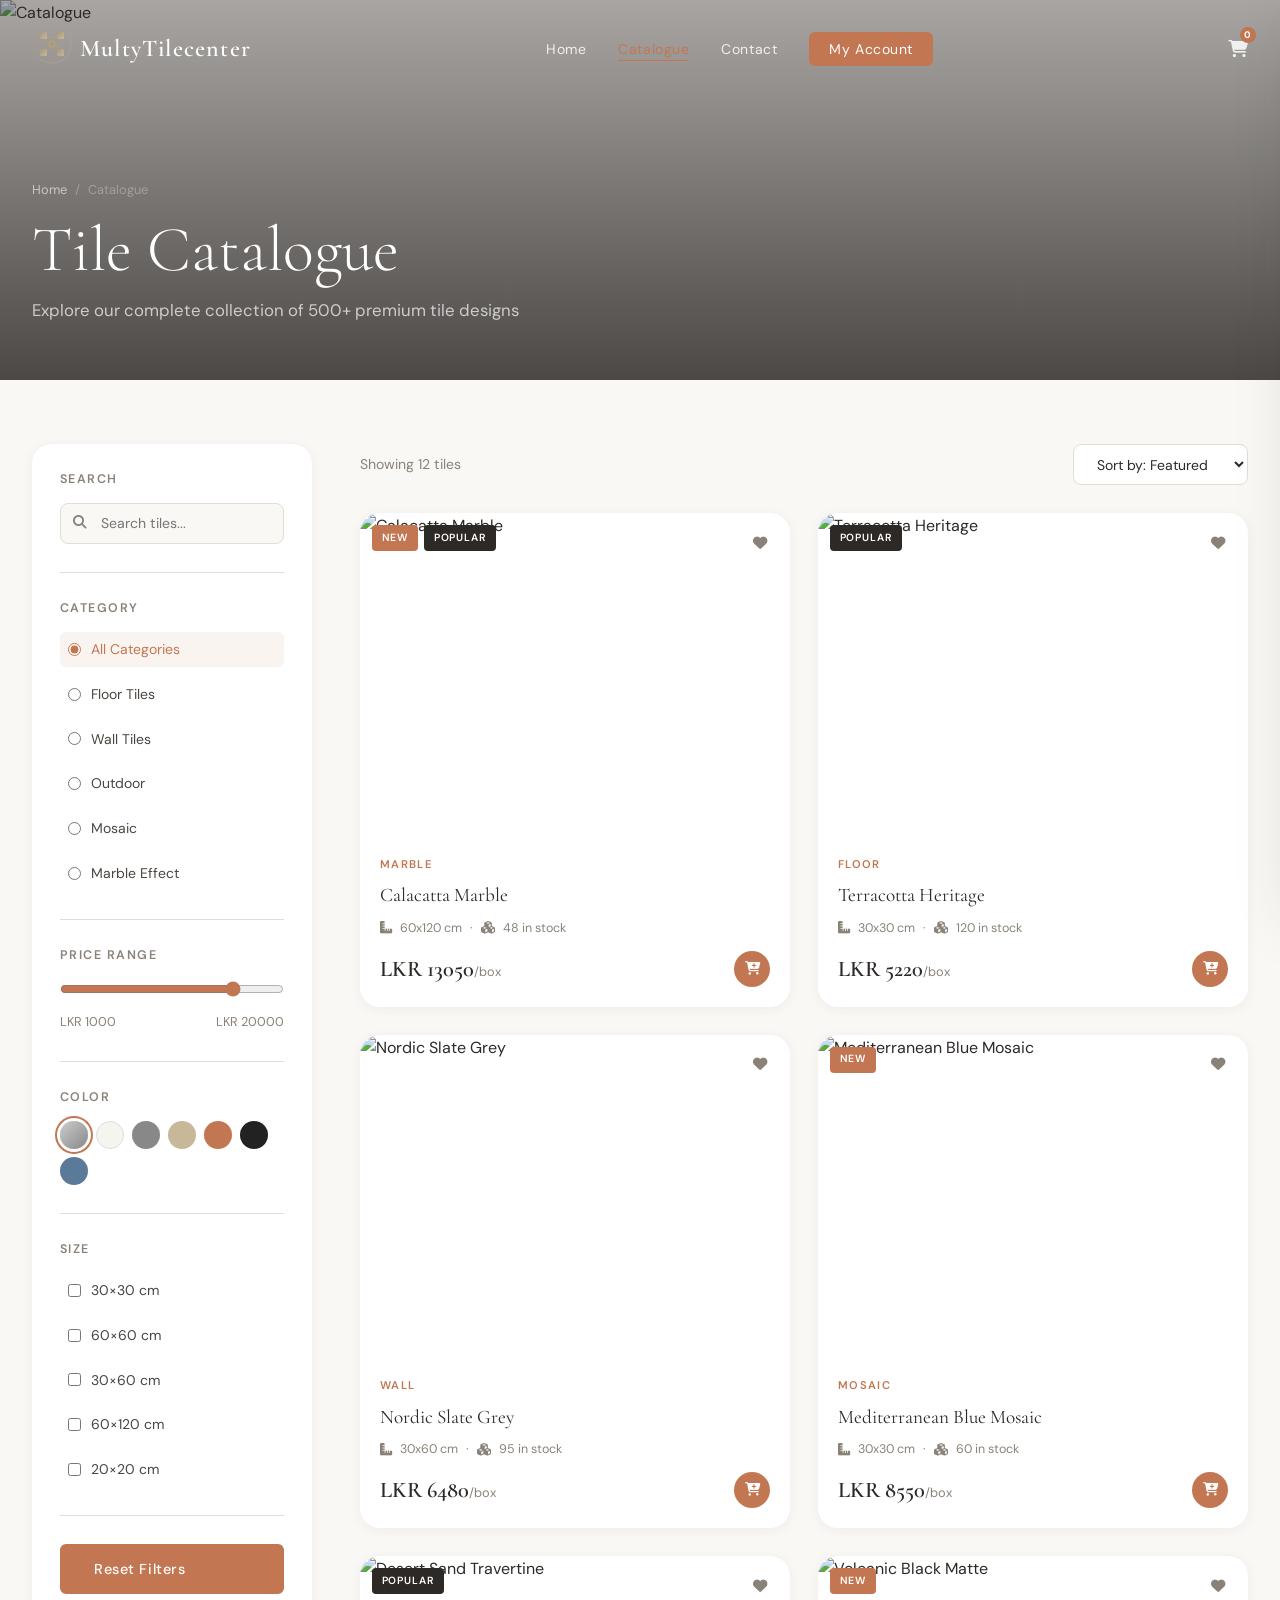
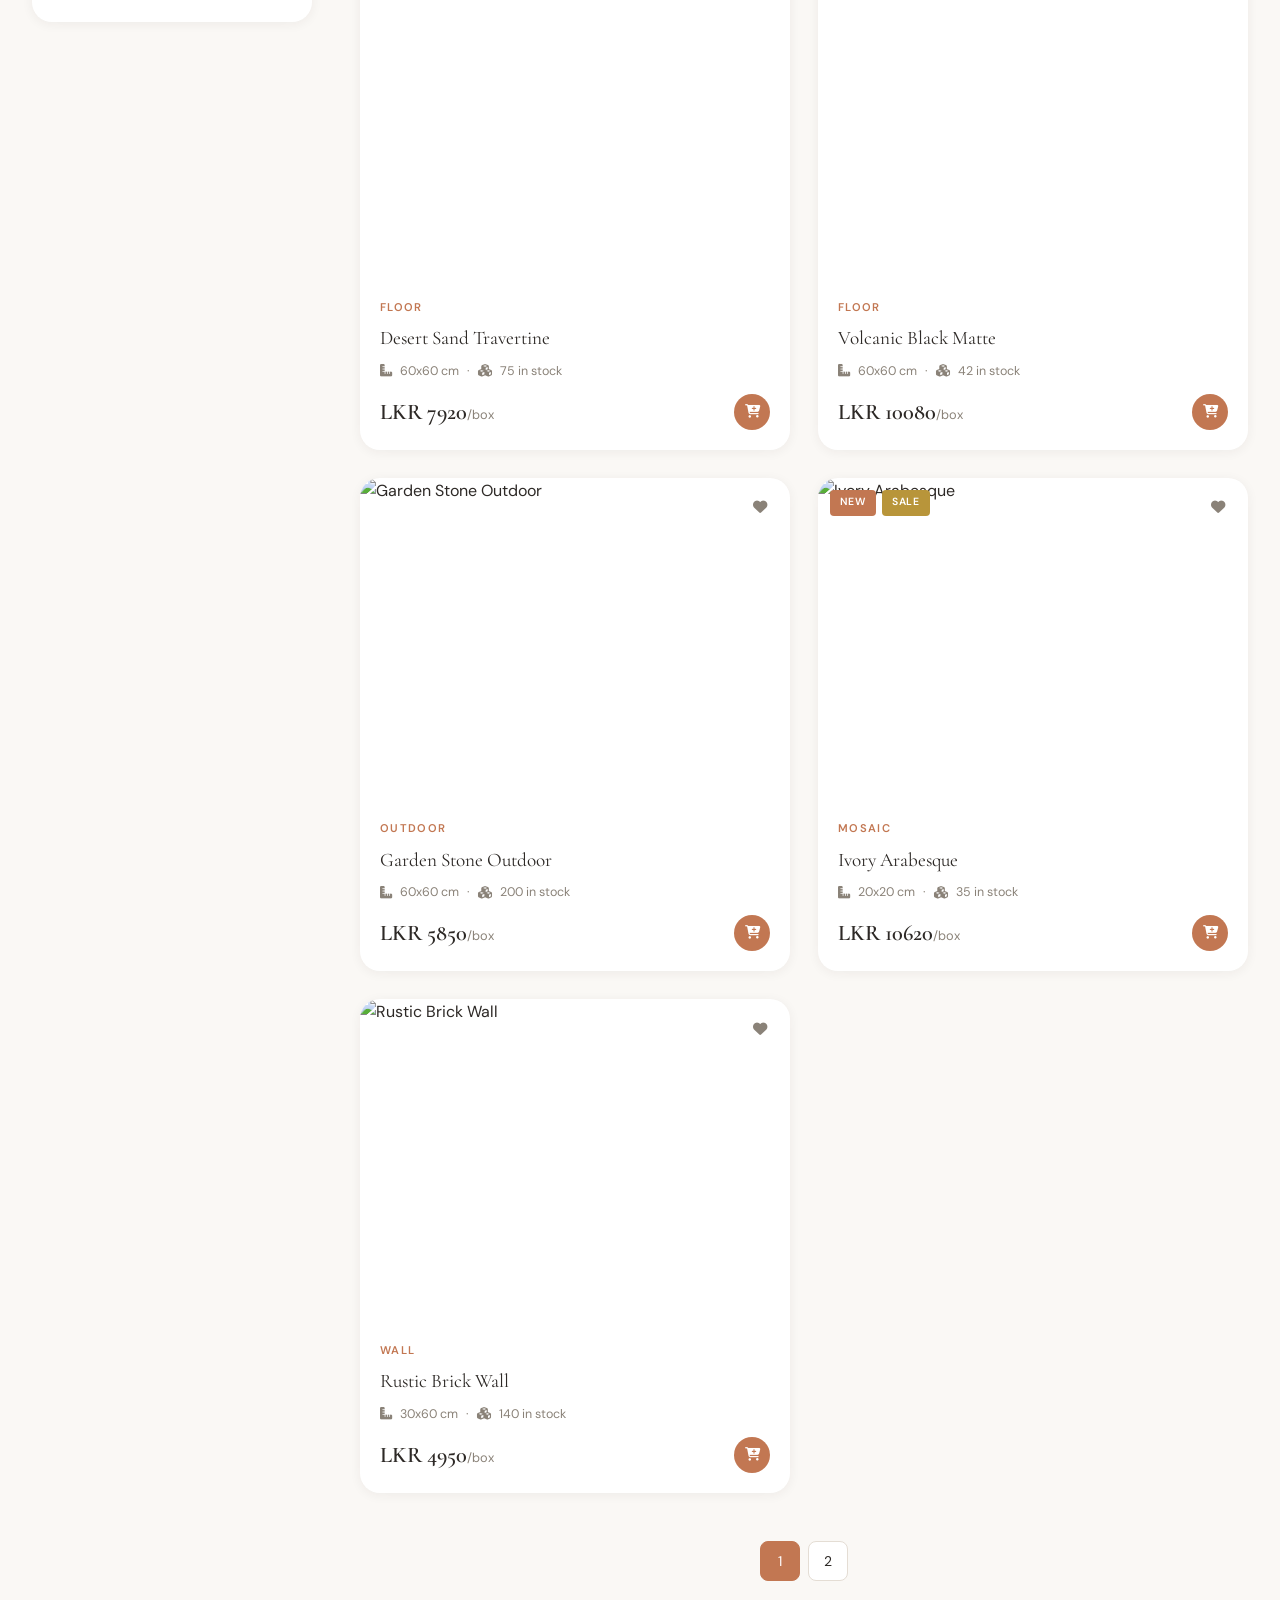
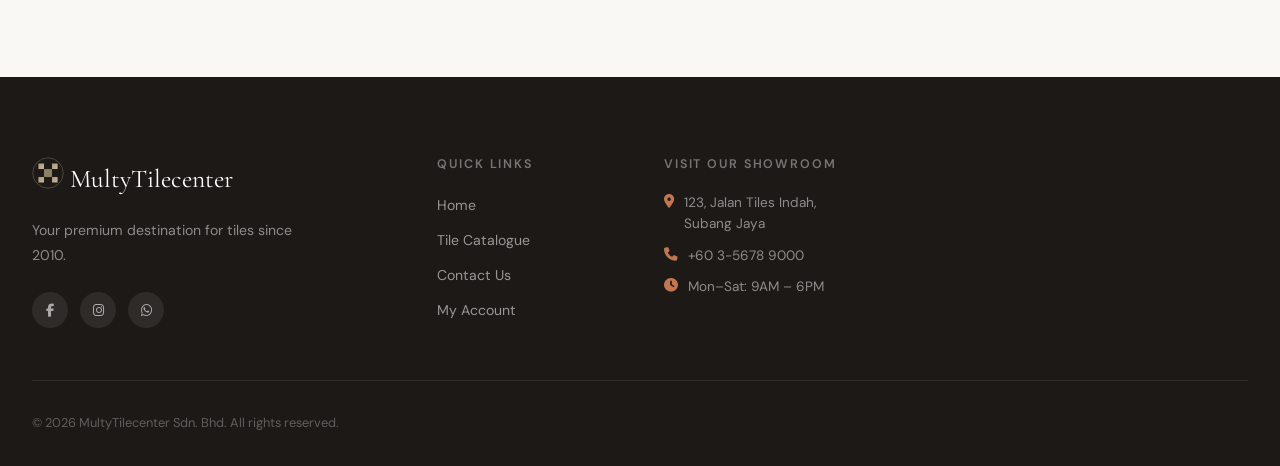
==== commit fa89f27d: "Fix:added logo" ====
--- a/catalogue.html
+++ b/catalogue.html
@@ -13,7 +13,7 @@
   <!-- NAV -->
   <nav class="nav scrolled" id="navbar">
     <div class="nav-inner">
-      <a href="index.html" class="logo"><span class="logo-icon">⬡</span><span class="logo-text">MultyTilecenter </span></a>
+      <a href="index.html" class="logo"><span class="logo-icon"><svg class="logo-svg" viewBox="0 0 200 200" xmlns="http://www.w3.org/2000/svg"><defs><linearGradient id="tileGrad" x1="0%" y1="0%" x2="100%" y2="100%"><stop offset="0%" style="stop-color:#a89878;stop-opacity:1" /><stop offset="100%" style="stop-color:#c8b89a;stop-opacity:1" /></linearGradient></defs><circle cx="100" cy="100" r="95" fill="none" stroke="url(#tileGrad)" stroke-width="2"/><g fill="url(#tileGrad)"><rect x="40" y="40" width="35" height="35" rx="2"/><rect x="125" y="40" width="35" height="35" rx="2"/><rect x="75" y="75" width="50" height="50" rx="3" fill="#a89878" opacity="0.8"/><rect x="40" y="125" width="35" height="35" rx="2"/><rect x="125" y="125" width="35" height="35" rx="2"/></g><g stroke="#c8b89a" stroke-width="2" fill="none" opacity="0.6"><line x1="55" y1="85" x2="85" y2="85"/><line x1="115" y1="115" x2="145" y2="115"/></g><circle cx="100" cy="100" r="15" fill="none" stroke="#e8dcc8" stroke-width="1.5" opacity="0.7"/></svg></span><span class="logo-text">MultyTilecenter </span></a>
       <ul class="nav-links" id="navLinks">
         <li><a href="index.html">Home</a></li>
         <li><a href="catalogue.html" class="active">Catalogue</a></li>
@@ -136,7 +136,13 @@
     <div class="container">
       <div class="footer-grid">
         <div class="footer-brand">
-          <div class="footer-logo"><span>⬡</span> MultyTilecenter</div>
+          <div class="footer-logo"><span>
+            <svg class="footer-logo-svg" viewBox="0 0 200 200" xmlns="http://www.w3.org/2000/svg">
+              <defs><linearGradient id="tileGrad4" x1="0%" y1="0%" x2="100%" y2="100%"><stop offset="0%" style="stop-color:#a89878;stop-opacity:1" /><stop offset="100%" style="stop-color:#c8b89a;stop-opacity:1" /></linearGradient></defs>
+              <circle cx="100" cy="100" r="95" fill="none" stroke="url(#tileGrad4)" stroke-width="2"/>
+              <g fill="url(#tileGrad4)"><rect x="40" y="40" width="35" height="35" rx="2"/><rect x="125" y="40" width="35" height="35" rx="2"/><rect x="75" y="75" width="50" height="50" rx="3" fill="#a89878" opacity="0.8"/><rect x="40" y="125" width="35" height="35" rx="2"/><rect x="125" y="125" width="35" height="35" rx="2"/></g>
+            </svg>
+          </span> MultyTilecenter</div>
           <p>Your premium destination for tiles since 2010.</p>
           <div class="footer-socials">
             <a href="#"><i class="fab fa-facebook-f"></i></a>
--- a/style.css
+++ b/style.css
@@ -95,7 +95,8 @@
 }
 .preloader.hidden { opacity: 0; visibility: hidden; }
 .preloader-inner { text-align: center; }
-.preloader-logo { font-family: 'Cormorant Garamond', serif; font-size: 2.5rem; color: #fff; margin-bottom: 1.5rem; letter-spacing: .1em; }
+.preloader-logo { font-family: 'Cormorant Garamond', serif; font-size: 2.5rem; color: #fff; margin-bottom: 1.5rem; letter-spacing: .1em; height: 80px; width: 80px; margin: 0 auto 1.5rem; }
+.preloader-text { font-family: 'Cormorant Garamond', serif; font-size: 2.5rem; color: #fff; margin-bottom: 1.5rem; letter-spacing: .1em; }
 .preloader-bar { width: 200px; height: 2px; background: rgba(255,255,255,.2); border-radius: 2px; overflow: hidden; }
 .preloader-fill { height: 100%; background: var(--terracotta); animation: fill 1.8s ease forwards; }
 @keyframes fill { from{width:0} to{width:100%} }
@@ -116,6 +117,8 @@
 .logo { display: flex; align-items: center; gap: .5rem; font-family: 'Cormorant Garamond', serif; font-size: 1.5rem; font-weight: 600; color: #fff; transition: var(--transition); }
 .nav.scrolled .logo, .nav.scrolled-auto .logo { color: var(--charcoal); }
 .logo-icon { color: var(--terracotta); font-size: 1.3rem; }
+.logo-svg { height: 40px; width: 40px; flex-shrink: 0; transition: var(--transition); }
+.logo-text { letter-spacing: 0.05em; }
 .nav-links { display: flex; align-items: center; gap: 2rem; }
 .nav-links a { font-size: .875rem; font-weight: 400; color: rgba(255,255,255,.85); letter-spacing: .04em; transition: var(--transition); position: relative; }
 .nav.scrolled .nav-links a, .nav.scrolled-auto .nav-links a { color: var(--charcoal-light); }
@@ -238,6 +241,7 @@
 .footer { background: #1c1916; color: rgba(255,255,255,.7); padding: 5rem 0 2rem; }
 .footer-grid { display: grid; grid-template-columns: 2fr 1fr 1fr 2fr; gap: 3rem; margin-bottom: 3rem; }
 .footer-brand .footer-logo { font-family: 'Cormorant Garamond', serif; font-size: 1.6rem; color: #fff; margin-bottom: 1rem; display: flex; align-items: center; gap: .4rem; }
+.footer-logo-svg { height: 32px; width: 32px; flex-shrink: 0; }
 .footer-brand p { font-size: .88rem; line-height: 1.8; color: rgba(255,255,255,.5); max-width: 260px; margin-bottom: 1.5rem; }
 .footer-socials { display: flex; gap: .75rem; }
 .footer-socials a { width: 36px; height: 36px; background: rgba(255,255,255,.08); border-radius: 50%; display: flex; align-items: center; justify-content: center; font-size: .82rem; color: rgba(255,255,255,.6); transition: var(--transition); }
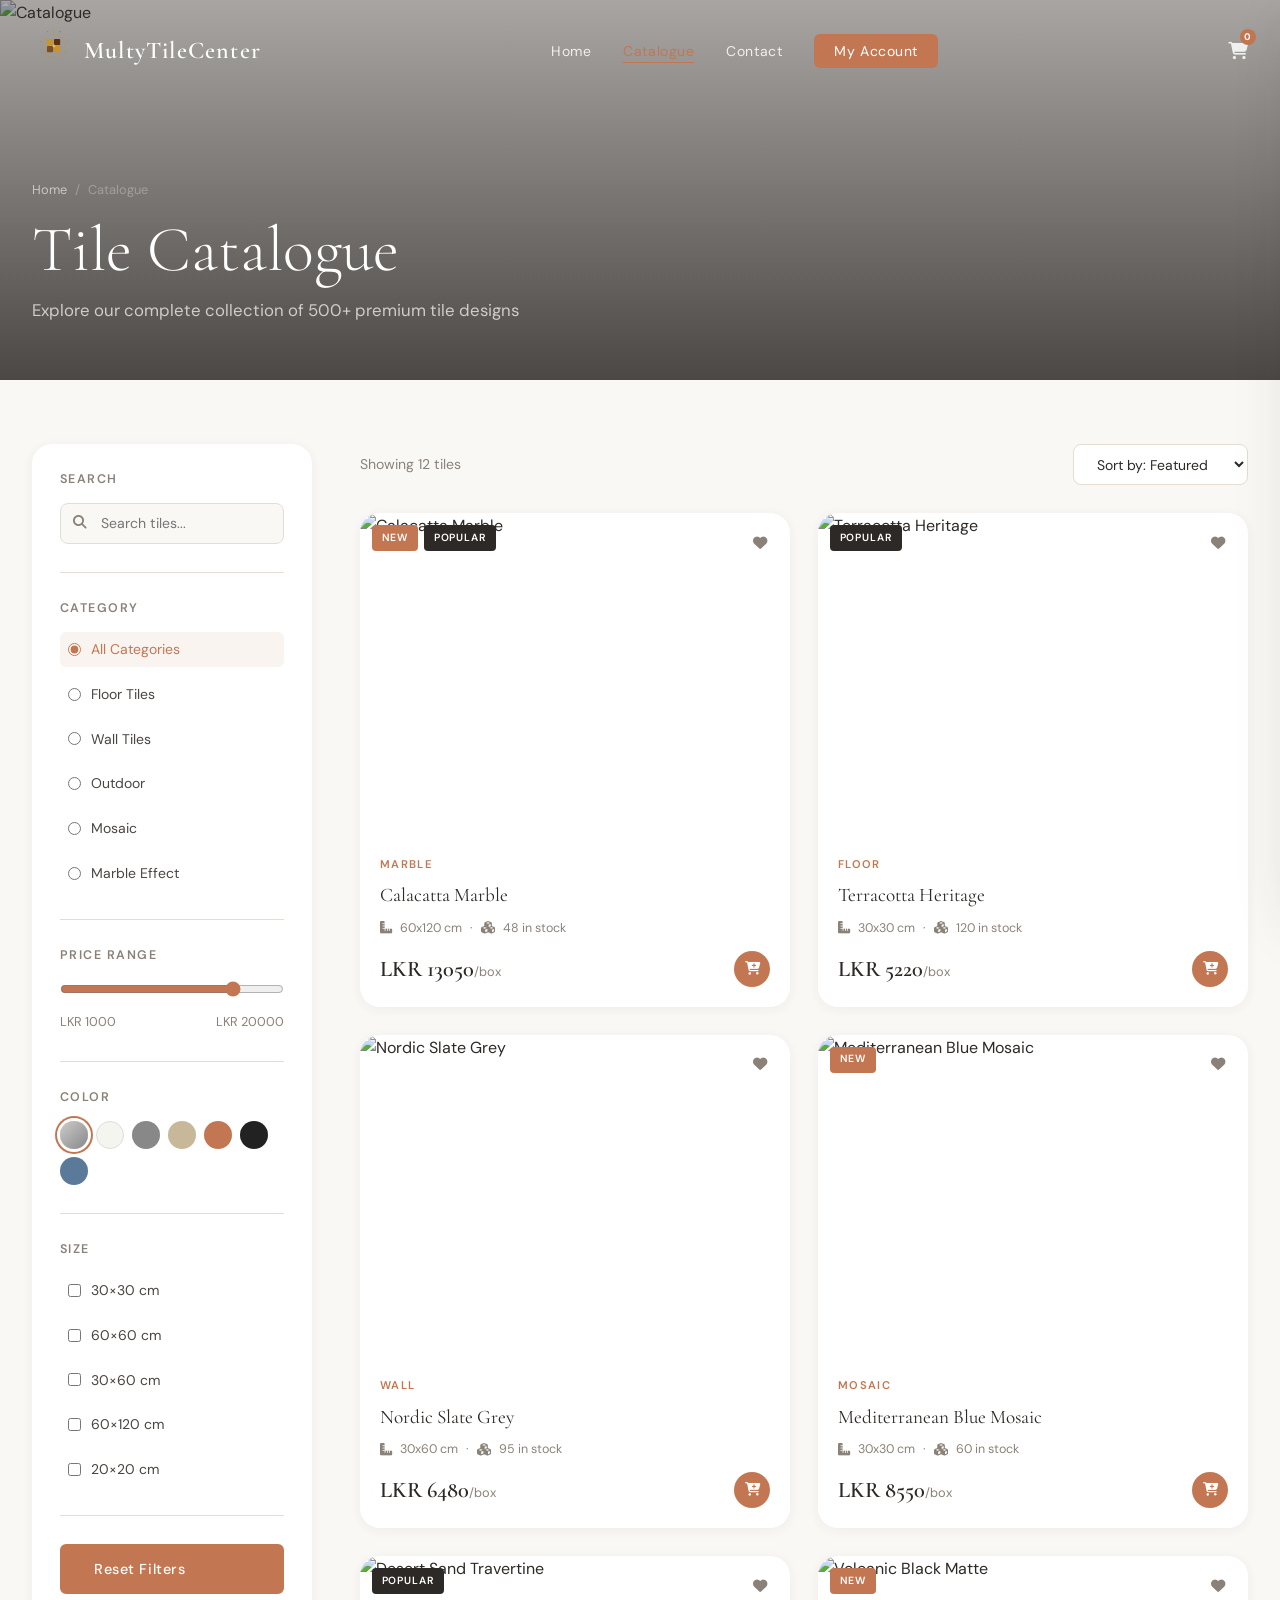
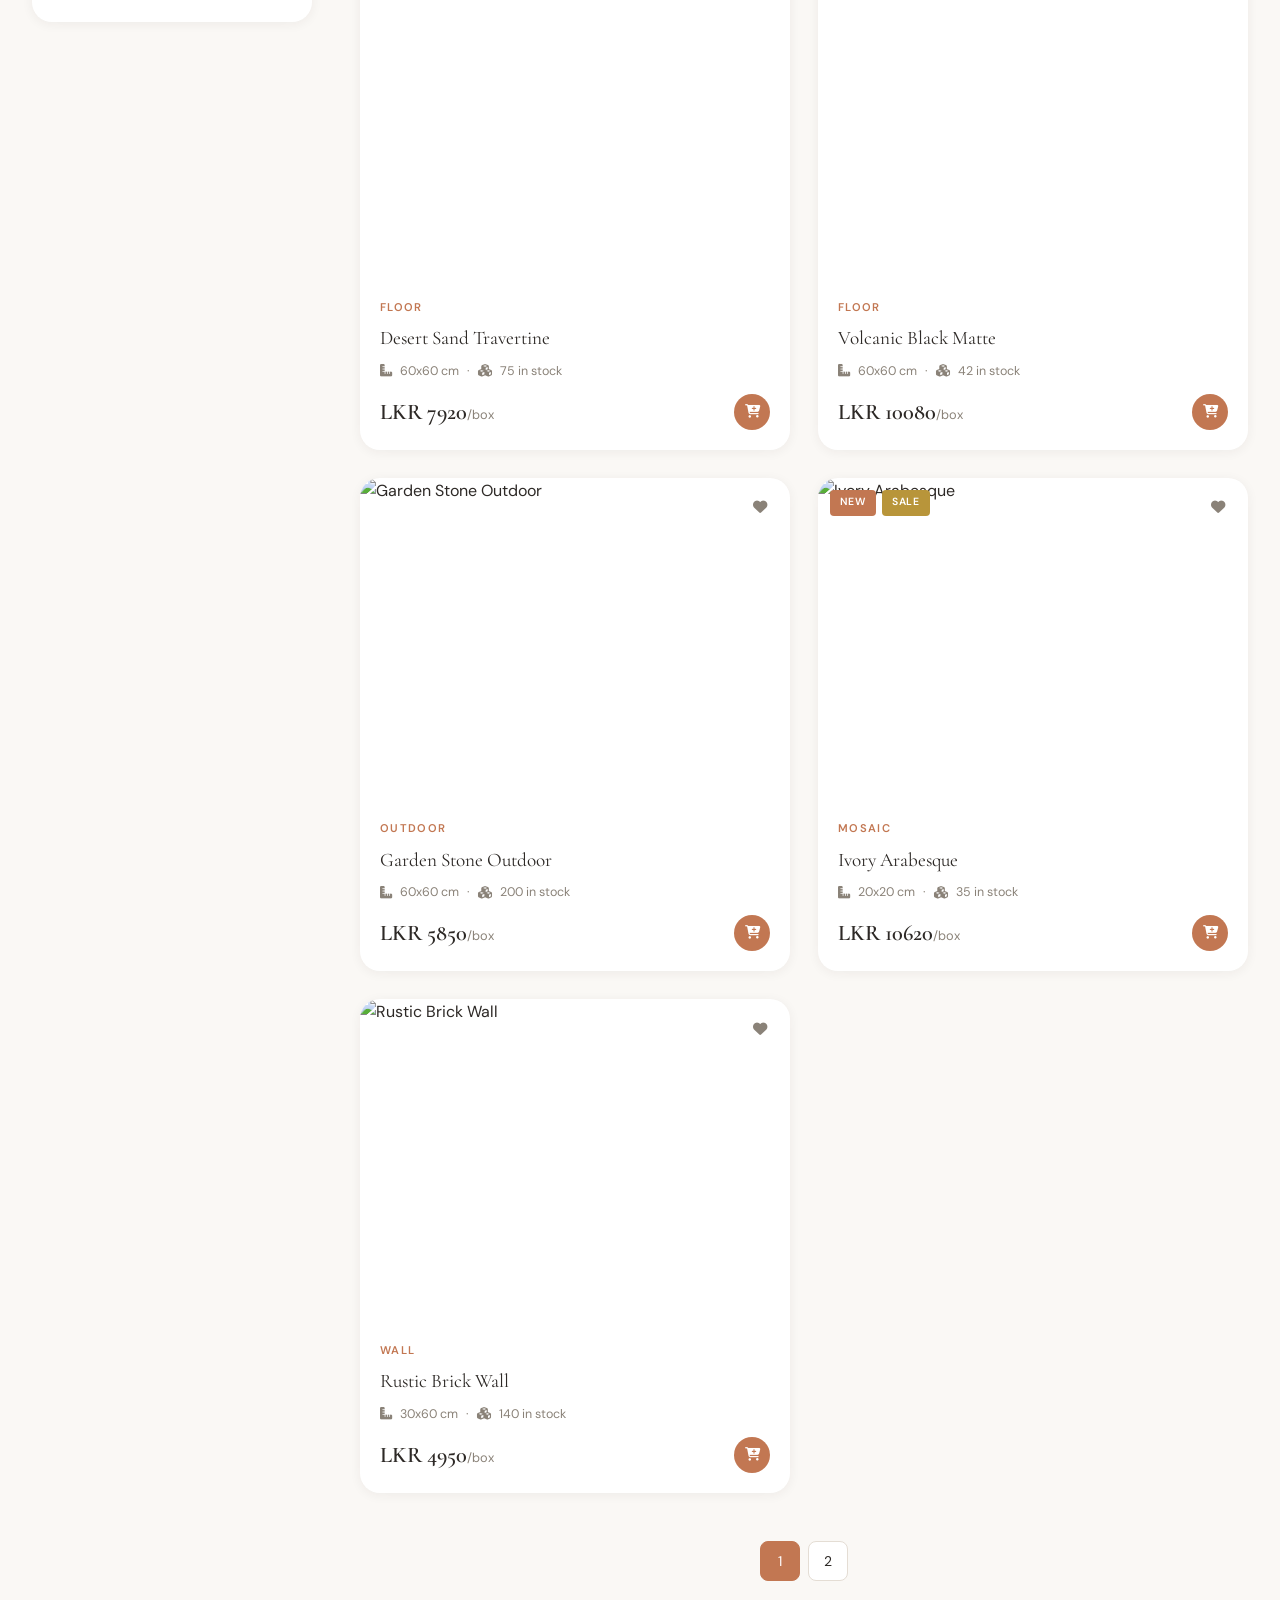
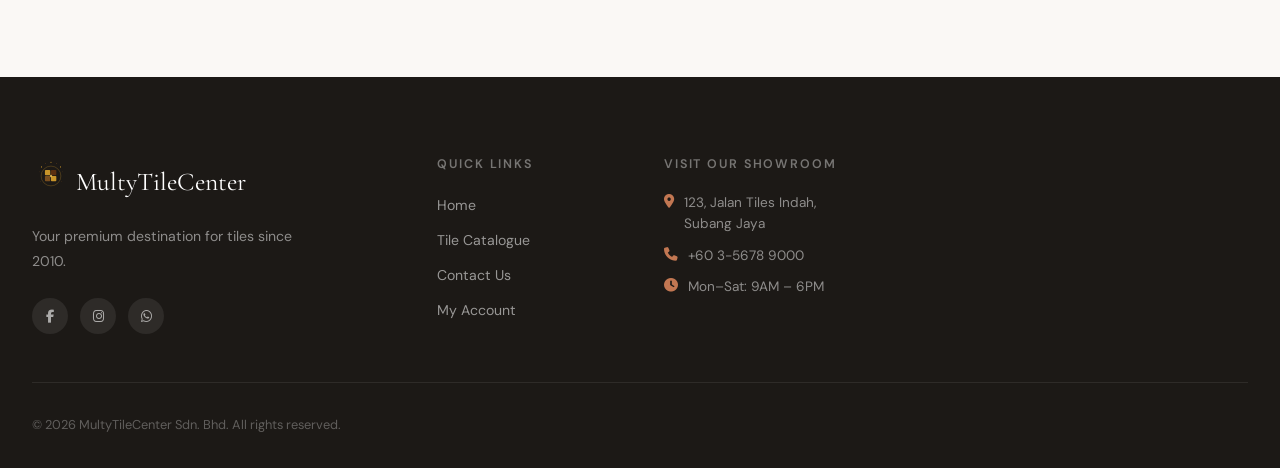
==== commit 5427ec48: "fix:Logo fix and add new logo" ====
--- a/catalogue.html
+++ b/catalogue.html
@@ -3,7 +3,8 @@
 <head>
   <meta charset="UTF-8"/>
   <meta name="viewport" content="width=device-width, initial-scale=1.0"/>
-  <title>Tile Catalogue – MultyTilecenter</title>
+  <title>Tile Catalogue – MultyTileCenter</title>
+  <link rel="icon" href="logo.svg" type="image/svg+xml"/>
   <link rel="stylesheet" href="style.css"/>
   <link href="https://fonts.googleapis.com/css2?family=Cormorant+Garamond:ital,wght@0,300;0,400;0,600;1,300;1,400&family=DM+Sans:wght@300;400;500;600&display=swap" rel="stylesheet">
   <link rel="stylesheet" href="https://cdnjs.cloudflare.com/ajax/libs/font-awesome/6.5.0/css/all.min.css"/>
@@ -13,7 +14,7 @@
   <!-- NAV -->
   <nav class="nav scrolled" id="navbar">
     <div class="nav-inner">
-      <a href="index.html" class="logo"><span class="logo-icon"><svg class="logo-svg" viewBox="0 0 200 200" xmlns="http://www.w3.org/2000/svg"><defs><linearGradient id="tileGrad" x1="0%" y1="0%" x2="100%" y2="100%"><stop offset="0%" style="stop-color:#a89878;stop-opacity:1" /><stop offset="100%" style="stop-color:#c8b89a;stop-opacity:1" /></linearGradient></defs><circle cx="100" cy="100" r="95" fill="none" stroke="url(#tileGrad)" stroke-width="2"/><g fill="url(#tileGrad)"><rect x="40" y="40" width="35" height="35" rx="2"/><rect x="125" y="40" width="35" height="35" rx="2"/><rect x="75" y="75" width="50" height="50" rx="3" fill="#a89878" opacity="0.8"/><rect x="40" y="125" width="35" height="35" rx="2"/><rect x="125" y="125" width="35" height="35" rx="2"/></g><g stroke="#c8b89a" stroke-width="2" fill="none" opacity="0.6"><line x1="55" y1="85" x2="85" y2="85"/><line x1="115" y1="115" x2="145" y2="115"/></g><circle cx="100" cy="100" r="15" fill="none" stroke="#e8dcc8" stroke-width="1.5" opacity="0.7"/></svg></span><span class="logo-text">MultyTilecenter </span></a>
+      <a href="index.html" class="logo"><span class="logo-icon"><svg class="logo-svg" viewBox="0 0 200 200" xmlns="http://www.w3.org/2000/svg"><circle cx="100" cy="28"  r="2.8" fill="#C9952A"/><circle cx="128" cy="35"  r="2.0" fill="#7B4F1E"/><circle cx="150" cy="52"  r="2.8" fill="#C9952A"/><circle cx="160" cy="78"  r="2.0" fill="#7B4F1E" opacity="0.6"/><circle cx="155" cy="128" r="2.0" fill="#7B4F1E" opacity="0.6"/><circle cx="72"  cy="35"  r="2.0" fill="#7B4F1E"/><circle cx="50"  cy="52"  r="2.8" fill="#C9952A"/><circle cx="40"  cy="78"  r="2.0" fill="#7B4F1E" opacity="0.6"/><circle cx="45"  cy="128" r="2.0" fill="#7B4F1E" opacity="0.6"/><circle cx="100" cy="100" r="52" fill="none" stroke="#C9952A" stroke-width="1.4"/><rect x="68"  y="68"  width="28" height="28" rx="4" fill="#C9952A"/><rect x="100" y="68"  width="28" height="28" rx="4" fill="#5C3010"/><rect x="68"  y="100" width="28" height="28" rx="4" fill="#7B4F1E"/><rect x="100" y="100" width="28" height="28" rx="4" fill="#C9952A"/><polygon points="100,92 107,100 100,108 93,100" fill="#E8BF5A"/></svg></span><span class="logo-text">MultyTileCenter </span></a>
       <ul class="nav-links" id="navLinks">
         <li><a href="index.html">Home</a></li>
         <li><a href="catalogue.html" class="active">Catalogue</a></li>
@@ -137,12 +138,8 @@
       <div class="footer-grid">
         <div class="footer-brand">
           <div class="footer-logo"><span>
-            <svg class="footer-logo-svg" viewBox="0 0 200 200" xmlns="http://www.w3.org/2000/svg">
-              <defs><linearGradient id="tileGrad4" x1="0%" y1="0%" x2="100%" y2="100%"><stop offset="0%" style="stop-color:#a89878;stop-opacity:1" /><stop offset="100%" style="stop-color:#c8b89a;stop-opacity:1" /></linearGradient></defs>
-              <circle cx="100" cy="100" r="95" fill="none" stroke="url(#tileGrad4)" stroke-width="2"/>
-              <g fill="url(#tileGrad4)"><rect x="40" y="40" width="35" height="35" rx="2"/><rect x="125" y="40" width="35" height="35" rx="2"/><rect x="75" y="75" width="50" height="50" rx="3" fill="#a89878" opacity="0.8"/><rect x="40" y="125" width="35" height="35" rx="2"/><rect x="125" y="125" width="35" height="35" rx="2"/></g>
-            </svg>
-          </span> MultyTilecenter</div>
+            <svg class="footer-logo-svg" viewBox="0 0 200 200" xmlns="http://www.w3.org/2000/svg"><circle cx="100" cy="28"  r="2.8" fill="#C9952A"/><circle cx="128" cy="35"  r="2.0" fill="#7B4F1E"/><circle cx="150" cy="52"  r="2.8" fill="#C9952A"/><circle cx="160" cy="78"  r="2.0" fill="#7B4F1E" opacity="0.6"/><circle cx="155" cy="128" r="2.0" fill="#7B4F1E" opacity="0.6"/><circle cx="72"  cy="35"  r="2.0" fill="#7B4F1E"/><circle cx="50"  cy="52"  r="2.8" fill="#C9952A"/><circle cx="40"  cy="78"  r="2.0" fill="#7B4F1E" opacity="0.6"/><circle cx="45"  cy="128" r="2.0" fill="#7B4F1E" opacity="0.6"/><circle cx="100" cy="100" r="52" fill="none" stroke="#C9952A" stroke-width="1.4"/><rect x="68"  y="68"  width="28" height="28" rx="4" fill="#C9952A"/><rect x="100" y="68"  width="28" height="28" rx="4" fill="#5C3010"/><rect x="68"  y="100" width="28" height="28" rx="4" fill="#7B4F1E"/><rect x="100" y="100" width="28" height="28" rx="4" fill="#C9952A"/><polygon points="100,92 107,100 100,108 93,100" fill="#E8BF5A"/></svg>
+          </span> MultyTileCenter</div>
           <p>Your premium destination for tiles since 2010.</p>
           <div class="footer-socials">
             <a href="#"><i class="fab fa-facebook-f"></i></a>
@@ -167,7 +164,7 @@
         </div>
       </div>
       <div class="footer-bottom">
-        <p>&copy; 2026 MultyTilecenter Sdn. Bhd. All rights reserved.</p>
+        <p>&copy; 2026 MultyTileCenter Sdn. Bhd. All rights reserved.</p>
       </div>
     </div>
   </footer>
--- a/style.css
+++ b/style.css
@@ -95,7 +95,7 @@
 }
 .preloader.hidden { opacity: 0; visibility: hidden; }
 .preloader-inner { text-align: center; }
-.preloader-logo { font-family: 'Cormorant Garamond', serif; font-size: 2.5rem; color: #fff; margin-bottom: 1.5rem; letter-spacing: .1em; height: 80px; width: 80px; margin: 0 auto 1.5rem; }
+.preloader-logo { height: 100px; width: 100px; margin: 0 auto 1.5rem; display: block; }
 .preloader-text { font-family: 'Cormorant Garamond', serif; font-size: 2.5rem; color: #fff; margin-bottom: 1.5rem; letter-spacing: .1em; }
 .preloader-bar { width: 200px; height: 2px; background: rgba(255,255,255,.2); border-radius: 2px; overflow: hidden; }
 .preloader-fill { height: 100%; background: var(--terracotta); animation: fill 1.8s ease forwards; }
@@ -117,7 +117,7 @@
 .logo { display: flex; align-items: center; gap: .5rem; font-family: 'Cormorant Garamond', serif; font-size: 1.5rem; font-weight: 600; color: #fff; transition: var(--transition); }
 .nav.scrolled .logo, .nav.scrolled-auto .logo { color: var(--charcoal); }
 .logo-icon { color: var(--terracotta); font-size: 1.3rem; }
-.logo-svg { height: 40px; width: 40px; flex-shrink: 0; transition: var(--transition); }
+.logo-svg { height: 44px; width: 44px; flex-shrink: 0; transition: var(--transition); }
 .logo-text { letter-spacing: 0.05em; }
 .nav-links { display: flex; align-items: center; gap: 2rem; }
 .nav-links a { font-size: .875rem; font-weight: 400; color: rgba(255,255,255,.85); letter-spacing: .04em; transition: var(--transition); position: relative; }
@@ -241,7 +241,7 @@
 .footer { background: #1c1916; color: rgba(255,255,255,.7); padding: 5rem 0 2rem; }
 .footer-grid { display: grid; grid-template-columns: 2fr 1fr 1fr 2fr; gap: 3rem; margin-bottom: 3rem; }
 .footer-brand .footer-logo { font-family: 'Cormorant Garamond', serif; font-size: 1.6rem; color: #fff; margin-bottom: 1rem; display: flex; align-items: center; gap: .4rem; }
-.footer-logo-svg { height: 32px; width: 32px; flex-shrink: 0; }
+.footer-logo-svg { height: 38px; width: 38px; flex-shrink: 0; }
 .footer-brand p { font-size: .88rem; line-height: 1.8; color: rgba(255,255,255,.5); max-width: 260px; margin-bottom: 1.5rem; }
 .footer-socials { display: flex; gap: .75rem; }
 .footer-socials a { width: 36px; height: 36px; background: rgba(255,255,255,.08); border-radius: 50%; display: flex; align-items: center; justify-content: center; font-size: .82rem; color: rgba(255,255,255,.6); transition: var(--transition); }
@@ -468,3 +468,12 @@
   .hero-stats { flex-direction: column; align-items: flex-start; gap: 1rem; }
   .stat-div { display: none; }
 }
+
+/* Hamburger open state */
+.hamburger.open span:nth-child(1) { transform: translateY(7px) rotate(45deg); }
+.hamburger.open span:nth-child(2) { opacity: 0; transform: scaleX(0); }
+.hamburger.open span:nth-child(3) { transform: translateY(-7px) rotate(-45deg); }
+
+/* Logo text gold tint on transparent nav */
+.nav:not(.scrolled):not(.scrolled-auto) .logo-text { color: #fff; }
+.nav.scrolled .logo-text, .nav.scrolled-auto .logo-text { color: var(--charcoal); }
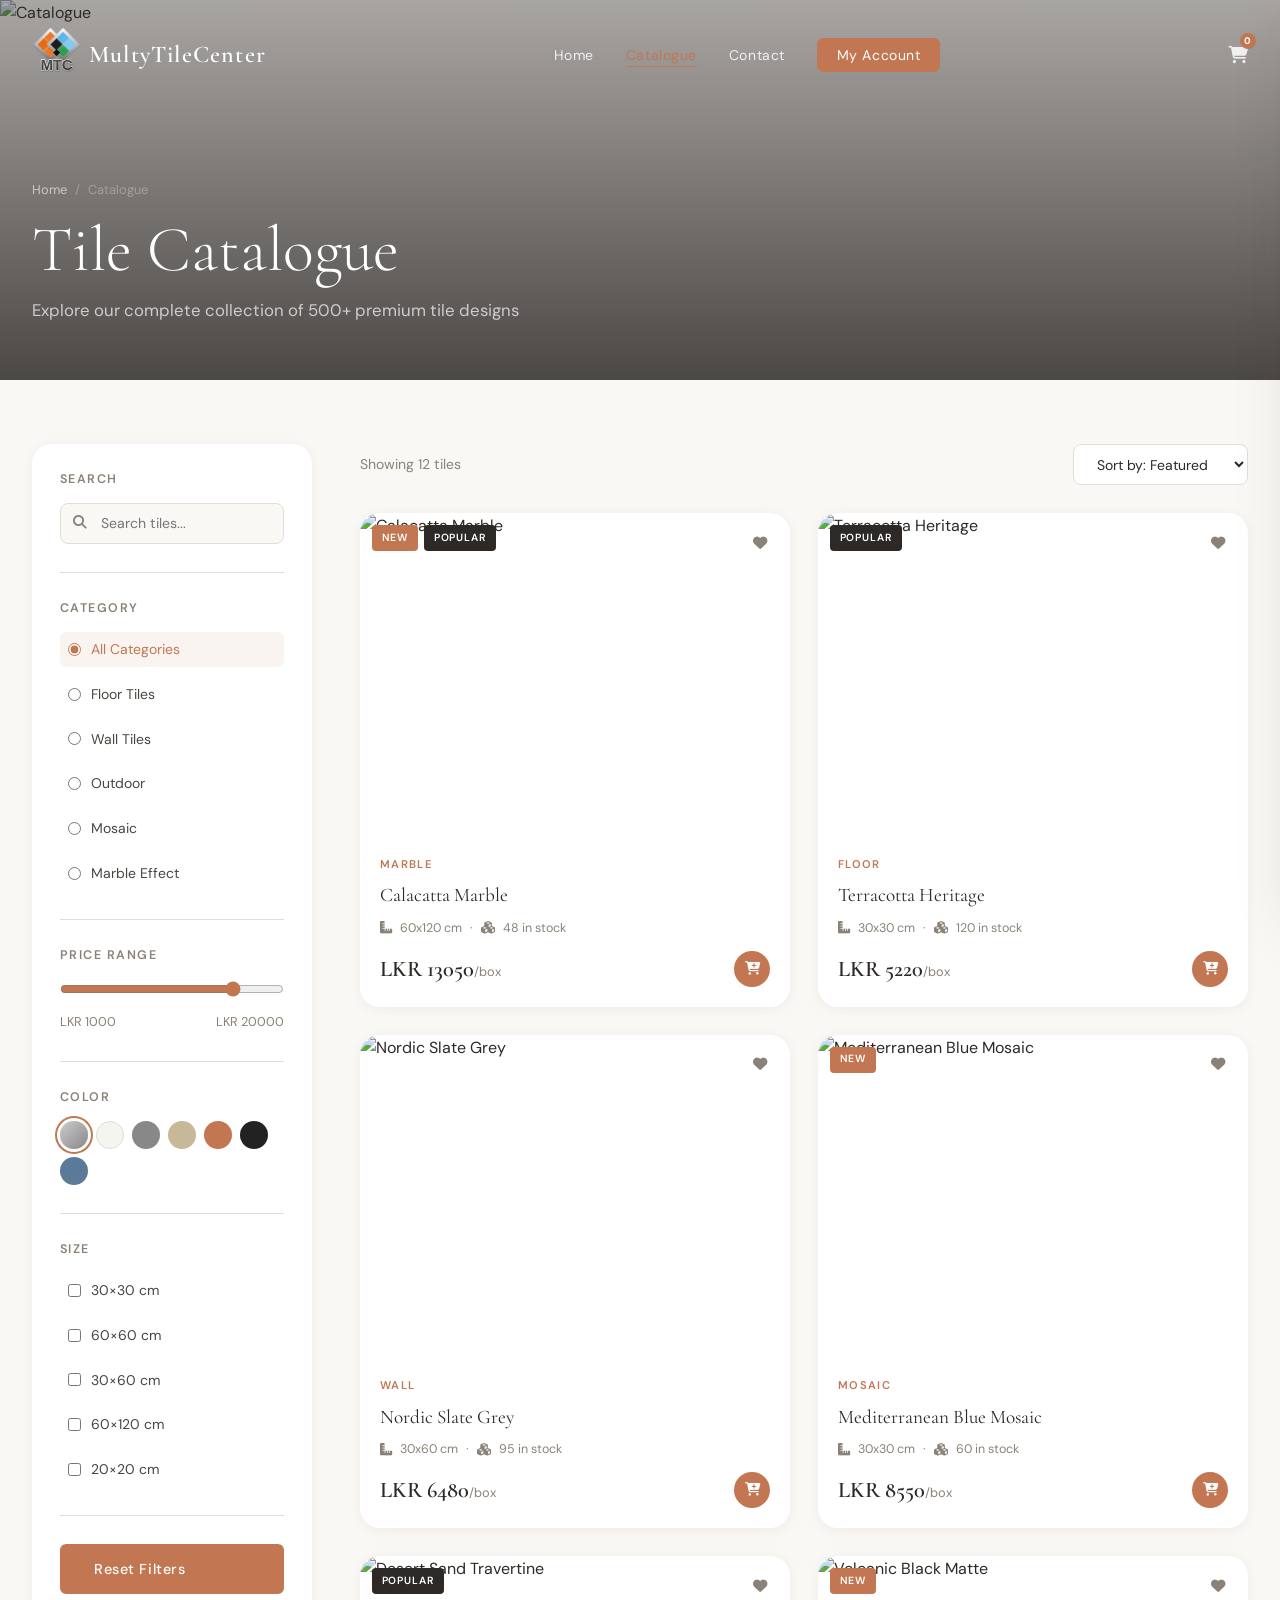
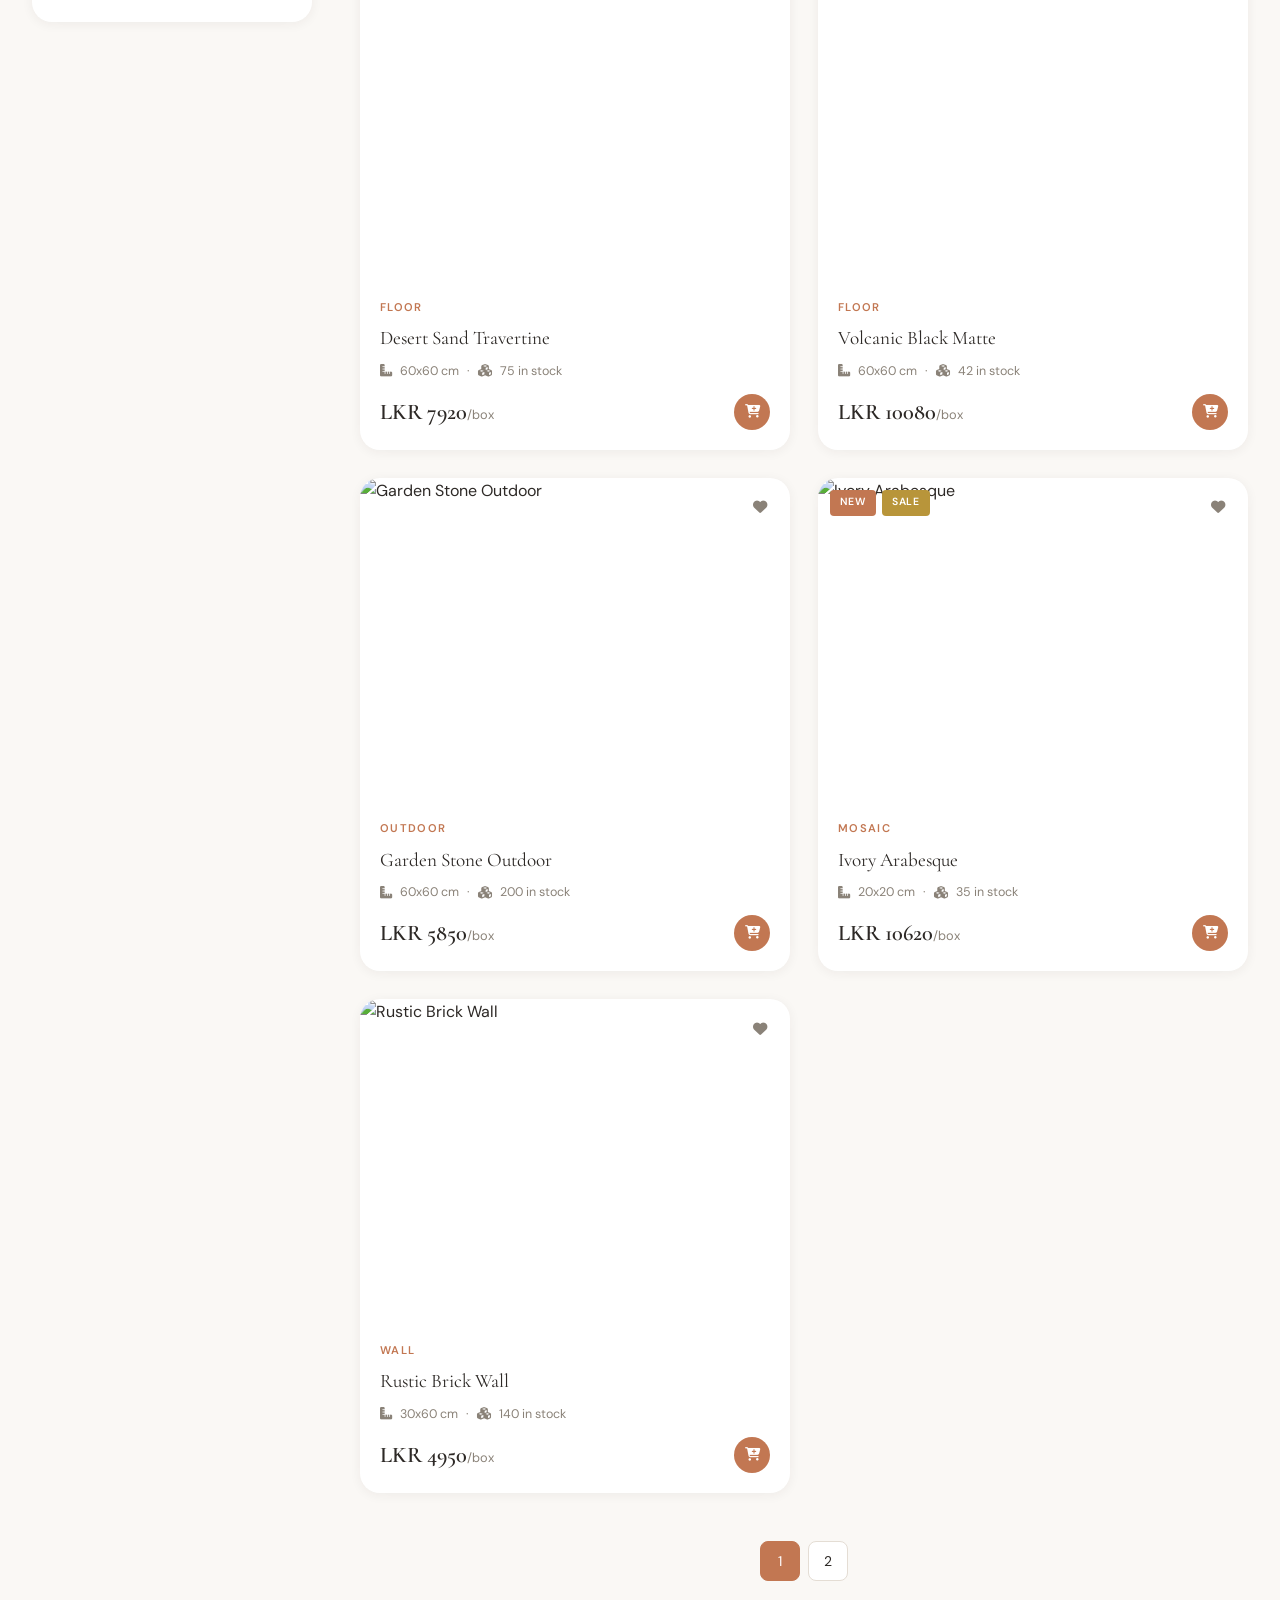
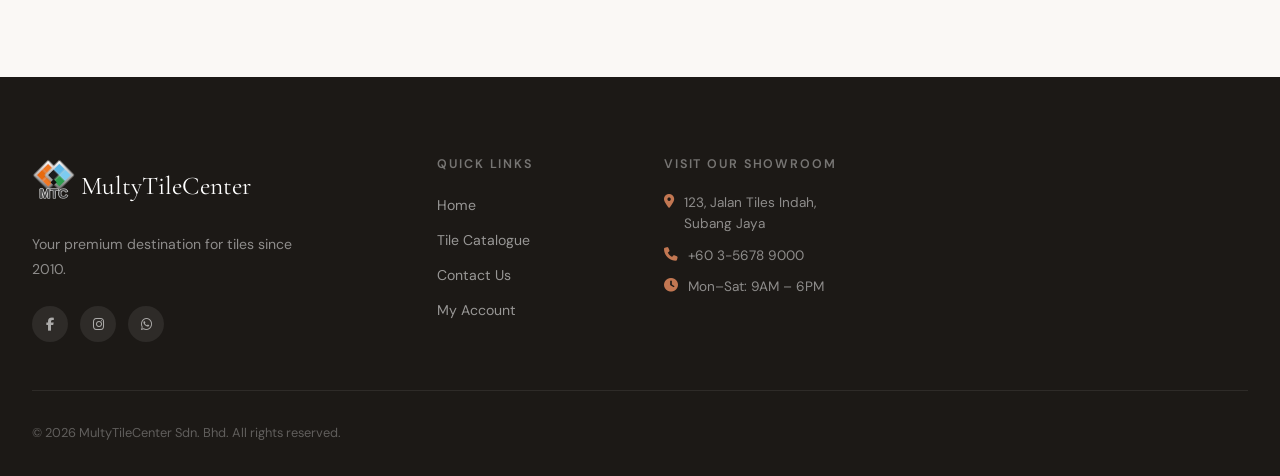
==== commit 96d35ed0: "Fix:Change logo" ====
--- a/catalogue.html
+++ b/catalogue.html
@@ -14,7 +14,7 @@
   <!-- NAV -->
   <nav class="nav scrolled" id="navbar">
     <div class="nav-inner">
-      <a href="index.html" class="logo"><span class="logo-icon"><svg class="logo-svg" viewBox="0 0 200 200" xmlns="http://www.w3.org/2000/svg"><circle cx="100" cy="28"  r="2.8" fill="#C9952A"/><circle cx="128" cy="35"  r="2.0" fill="#7B4F1E"/><circle cx="150" cy="52"  r="2.8" fill="#C9952A"/><circle cx="160" cy="78"  r="2.0" fill="#7B4F1E" opacity="0.6"/><circle cx="155" cy="128" r="2.0" fill="#7B4F1E" opacity="0.6"/><circle cx="72"  cy="35"  r="2.0" fill="#7B4F1E"/><circle cx="50"  cy="52"  r="2.8" fill="#C9952A"/><circle cx="40"  cy="78"  r="2.0" fill="#7B4F1E" opacity="0.6"/><circle cx="45"  cy="128" r="2.0" fill="#7B4F1E" opacity="0.6"/><circle cx="100" cy="100" r="52" fill="none" stroke="#C9952A" stroke-width="1.4"/><rect x="68"  y="68"  width="28" height="28" rx="4" fill="#C9952A"/><rect x="100" y="68"  width="28" height="28" rx="4" fill="#5C3010"/><rect x="68"  y="100" width="28" height="28" rx="4" fill="#7B4F1E"/><rect x="100" y="100" width="28" height="28" rx="4" fill="#C9952A"/><polygon points="100,92 107,100 100,108 93,100" fill="#E8BF5A"/></svg></span><span class="logo-text">MultyTileCenter </span></a>
+      <a href="index.html" class="logo"><span class="logo-icon"><svg class="logo-svg" viewBox="0 0 280 300" xmlns="http://www.w3.org/2000/svg"><defs><linearGradient id="svlog" x1="0%" y1="0%" x2="100%" y2="100%"><stop offset="0%" stop-color="#FFFFFF"/><stop offset="30%" stop-color="#D0D0D0"/><stop offset="70%" stop-color="#A0A0A0"/><stop offset="100%" stop-color="#707070"/></linearGradient><linearGradient id="lflog" x1="0%" y1="0%" x2="0%" y2="100%"><stop offset="0%" stop-color="#5A5A5A"/><stop offset="100%" stop-color="#2E2E2E"/></linearGradient><filter id="shlog" x="-15%" y="-15%" width="130%" height="130%"><feDropShadow dx="2" dy="3" stdDeviation="3" flood-color="#00000055"/></filter><filter id="tslog" x="-10%" y="-10%" width="120%" height="120%"><feDropShadow dx="1" dy="2" stdDeviation="1.5" flood-color="#00000044"/></filter></defs><g transform="translate(105,118) rotate(45)" filter="url(#shlog)"><rect x="-68" y="-68" width="136" height="136" rx="4" fill="url(#svlog)"/><rect x="-56" y="-56" width="112" height="112" rx="2" fill="#E0E0E0"/><rect x="-54" y="-54" width="52" height="52" rx="2" fill="#F07820" filter="url(#tslog)"/><rect x="2" y="-54" width="52" height="52" rx="2" fill="#F07820" filter="url(#tslog)"/><rect x="-54" y="2" width="52" height="52" rx="2" fill="#E86A10" filter="url(#tslog)"/><rect x="2" y="2" width="52" height="52" rx="2" fill="#F07820" filter="url(#tslog)"/><rect x="-56" y="-56" width="112" height="112" rx="2" fill="none" stroke="url(#svlog)" stroke-width="5"/></g><g transform="translate(178,118) rotate(45)" filter="url(#shlog)"><rect x="-68" y="-68" width="136" height="136" rx="4" fill="url(#svlog)"/><rect x="-56" y="-56" width="112" height="112" rx="2" fill="#E0E0E0"/><rect x="-54" y="-54" width="52" height="52" rx="2" fill="#5BB8E8" filter="url(#tslog)"/><rect x="2" y="-54" width="52" height="52" rx="2" fill="#7BCBF0" filter="url(#tslog)"/><rect x="-54" y="2" width="52" height="52" rx="2" fill="#1A1A1A" filter="url(#tslog)"/><rect x="2" y="2" width="52" height="52" rx="2" fill="#2E9E4F" filter="url(#tslog)"/><rect x="-56" y="-56" width="112" height="112" rx="2" fill="none" stroke="url(#svlog)" stroke-width="5"/></g><g transform="translate(141,165) rotate(45)"><rect x="-14" y="-14" width="28" height="28" rx="1" fill="#111"/></g><text x="140" y="267" text-anchor="middle" font-family="Arial Black,Impact,sans-serif" font-size="88" font-weight="900" letter-spacing="-2" fill="url(#svlog)" stroke="url(#svlog)" stroke-width="8" stroke-linejoin="round" filter="url(#shlog)">MTC</text><text x="140" y="267" text-anchor="middle" font-family="Arial Black,Impact,sans-serif" font-size="88" font-weight="900" letter-spacing="-2" fill="none" stroke="#FFFFFF" stroke-width="4" stroke-linejoin="round" opacity="0.7">MTC</text><text x="140" y="267" text-anchor="middle" font-family="Arial Black,Impact,sans-serif" font-size="88" font-weight="900" letter-spacing="-2" fill="url(#lflog)">MTC</text></svg></span><span class="logo-text">MultyTileCenter </span></a>
       <ul class="nav-links" id="navLinks">
         <li><a href="index.html">Home</a></li>
         <li><a href="catalogue.html" class="active">Catalogue</a></li>
@@ -138,7 +138,7 @@
       <div class="footer-grid">
         <div class="footer-brand">
           <div class="footer-logo"><span>
-            <svg class="footer-logo-svg" viewBox="0 0 200 200" xmlns="http://www.w3.org/2000/svg"><circle cx="100" cy="28"  r="2.8" fill="#C9952A"/><circle cx="128" cy="35"  r="2.0" fill="#7B4F1E"/><circle cx="150" cy="52"  r="2.8" fill="#C9952A"/><circle cx="160" cy="78"  r="2.0" fill="#7B4F1E" opacity="0.6"/><circle cx="155" cy="128" r="2.0" fill="#7B4F1E" opacity="0.6"/><circle cx="72"  cy="35"  r="2.0" fill="#7B4F1E"/><circle cx="50"  cy="52"  r="2.8" fill="#C9952A"/><circle cx="40"  cy="78"  r="2.0" fill="#7B4F1E" opacity="0.6"/><circle cx="45"  cy="128" r="2.0" fill="#7B4F1E" opacity="0.6"/><circle cx="100" cy="100" r="52" fill="none" stroke="#C9952A" stroke-width="1.4"/><rect x="68"  y="68"  width="28" height="28" rx="4" fill="#C9952A"/><rect x="100" y="68"  width="28" height="28" rx="4" fill="#5C3010"/><rect x="68"  y="100" width="28" height="28" rx="4" fill="#7B4F1E"/><rect x="100" y="100" width="28" height="28" rx="4" fill="#C9952A"/><polygon points="100,92 107,100 100,108 93,100" fill="#E8BF5A"/></svg>
+            <svg class="footer-logo-svg" viewBox="0 0 280 300" xmlns="http://www.w3.org/2000/svg"><defs><linearGradient id="svfoo" x1="0%" y1="0%" x2="100%" y2="100%"><stop offset="0%" stop-color="#FFFFFF"/><stop offset="30%" stop-color="#D0D0D0"/><stop offset="70%" stop-color="#A0A0A0"/><stop offset="100%" stop-color="#707070"/></linearGradient><linearGradient id="lffoo" x1="0%" y1="0%" x2="0%" y2="100%"><stop offset="0%" stop-color="#5A5A5A"/><stop offset="100%" stop-color="#2E2E2E"/></linearGradient><filter id="shfoo" x="-15%" y="-15%" width="130%" height="130%"><feDropShadow dx="2" dy="3" stdDeviation="3" flood-color="#00000055"/></filter><filter id="tsfoo" x="-10%" y="-10%" width="120%" height="120%"><feDropShadow dx="1" dy="2" stdDeviation="1.5" flood-color="#00000044"/></filter></defs><g transform="translate(105,118) rotate(45)" filter="url(#shfoo)"><rect x="-68" y="-68" width="136" height="136" rx="4" fill="url(#svfoo)"/><rect x="-56" y="-56" width="112" height="112" rx="2" fill="#E0E0E0"/><rect x="-54" y="-54" width="52" height="52" rx="2" fill="#F07820" filter="url(#tsfoo)"/><rect x="2" y="-54" width="52" height="52" rx="2" fill="#F07820" filter="url(#tsfoo)"/><rect x="-54" y="2" width="52" height="52" rx="2" fill="#E86A10" filter="url(#tsfoo)"/><rect x="2" y="2" width="52" height="52" rx="2" fill="#F07820" filter="url(#tsfoo)"/><rect x="-56" y="-56" width="112" height="112" rx="2" fill="none" stroke="url(#svfoo)" stroke-width="5"/></g><g transform="translate(178,118) rotate(45)" filter="url(#shfoo)"><rect x="-68" y="-68" width="136" height="136" rx="4" fill="url(#svfoo)"/><rect x="-56" y="-56" width="112" height="112" rx="2" fill="#E0E0E0"/><rect x="-54" y="-54" width="52" height="52" rx="2" fill="#5BB8E8" filter="url(#tsfoo)"/><rect x="2" y="-54" width="52" height="52" rx="2" fill="#7BCBF0" filter="url(#tsfoo)"/><rect x="-54" y="2" width="52" height="52" rx="2" fill="#1A1A1A" filter="url(#tsfoo)"/><rect x="2" y="2" width="52" height="52" rx="2" fill="#2E9E4F" filter="url(#tsfoo)"/><rect x="-56" y="-56" width="112" height="112" rx="2" fill="none" stroke="url(#svfoo)" stroke-width="5"/></g><g transform="translate(141,165) rotate(45)"><rect x="-14" y="-14" width="28" height="28" rx="1" fill="#111"/></g><text x="140" y="267" text-anchor="middle" font-family="Arial Black,Impact,sans-serif" font-size="88" font-weight="900" letter-spacing="-2" fill="url(#svfoo)" stroke="url(#svfoo)" stroke-width="8" stroke-linejoin="round" filter="url(#shfoo)">MTC</text><text x="140" y="267" text-anchor="middle" font-family="Arial Black,Impact,sans-serif" font-size="88" font-weight="900" letter-spacing="-2" fill="none" stroke="#FFFFFF" stroke-width="4" stroke-linejoin="round" opacity="0.7">MTC</text><text x="140" y="267" text-anchor="middle" font-family="Arial Black,Impact,sans-serif" font-size="88" font-weight="900" letter-spacing="-2" fill="url(#lffoo)">MTC</text></svg>
           </span> MultyTileCenter</div>
           <p>Your premium destination for tiles since 2010.</p>
           <div class="footer-socials">
--- a/style.css
+++ b/style.css
@@ -95,7 +95,7 @@
 }
 .preloader.hidden { opacity: 0; visibility: hidden; }
 .preloader-inner { text-align: center; }
-.preloader-logo { height: 100px; width: 100px; margin: 0 auto 1.5rem; display: block; }
+.preloader-logo { height: 120px; width: 112px; margin: 0 auto 1.5rem; display: block; }
 .preloader-text { font-family: 'Cormorant Garamond', serif; font-size: 2.5rem; color: #fff; margin-bottom: 1.5rem; letter-spacing: .1em; }
 .preloader-bar { width: 200px; height: 2px; background: rgba(255,255,255,.2); border-radius: 2px; overflow: hidden; }
 .preloader-fill { height: 100%; background: var(--terracotta); animation: fill 1.8s ease forwards; }
@@ -117,7 +117,7 @@
 .logo { display: flex; align-items: center; gap: .5rem; font-family: 'Cormorant Garamond', serif; font-size: 1.5rem; font-weight: 600; color: #fff; transition: var(--transition); }
 .nav.scrolled .logo, .nav.scrolled-auto .logo { color: var(--charcoal); }
 .logo-icon { color: var(--terracotta); font-size: 1.3rem; }
-.logo-svg { height: 44px; width: 44px; flex-shrink: 0; transition: var(--transition); }
+.logo-svg { height: 52px; width: 49px; flex-shrink: 0; transition: var(--transition); }
 .logo-text { letter-spacing: 0.05em; }
 .nav-links { display: flex; align-items: center; gap: 2rem; }
 .nav-links a { font-size: .875rem; font-weight: 400; color: rgba(255,255,255,.85); letter-spacing: .04em; transition: var(--transition); position: relative; }
@@ -241,7 +241,7 @@
 .footer { background: #1c1916; color: rgba(255,255,255,.7); padding: 5rem 0 2rem; }
 .footer-grid { display: grid; grid-template-columns: 2fr 1fr 1fr 2fr; gap: 3rem; margin-bottom: 3rem; }
 .footer-brand .footer-logo { font-family: 'Cormorant Garamond', serif; font-size: 1.6rem; color: #fff; margin-bottom: 1rem; display: flex; align-items: center; gap: .4rem; }
-.footer-logo-svg { height: 38px; width: 38px; flex-shrink: 0; }
+.footer-logo-svg { height: 46px; width: 43px; flex-shrink: 0; }
 .footer-brand p { font-size: .88rem; line-height: 1.8; color: rgba(255,255,255,.5); max-width: 260px; margin-bottom: 1.5rem; }
 .footer-socials { display: flex; gap: .75rem; }
 .footer-socials a { width: 36px; height: 36px; background: rgba(255,255,255,.08); border-radius: 50%; display: flex; align-items: center; justify-content: center; font-size: .82rem; color: rgba(255,255,255,.6); transition: var(--transition); }
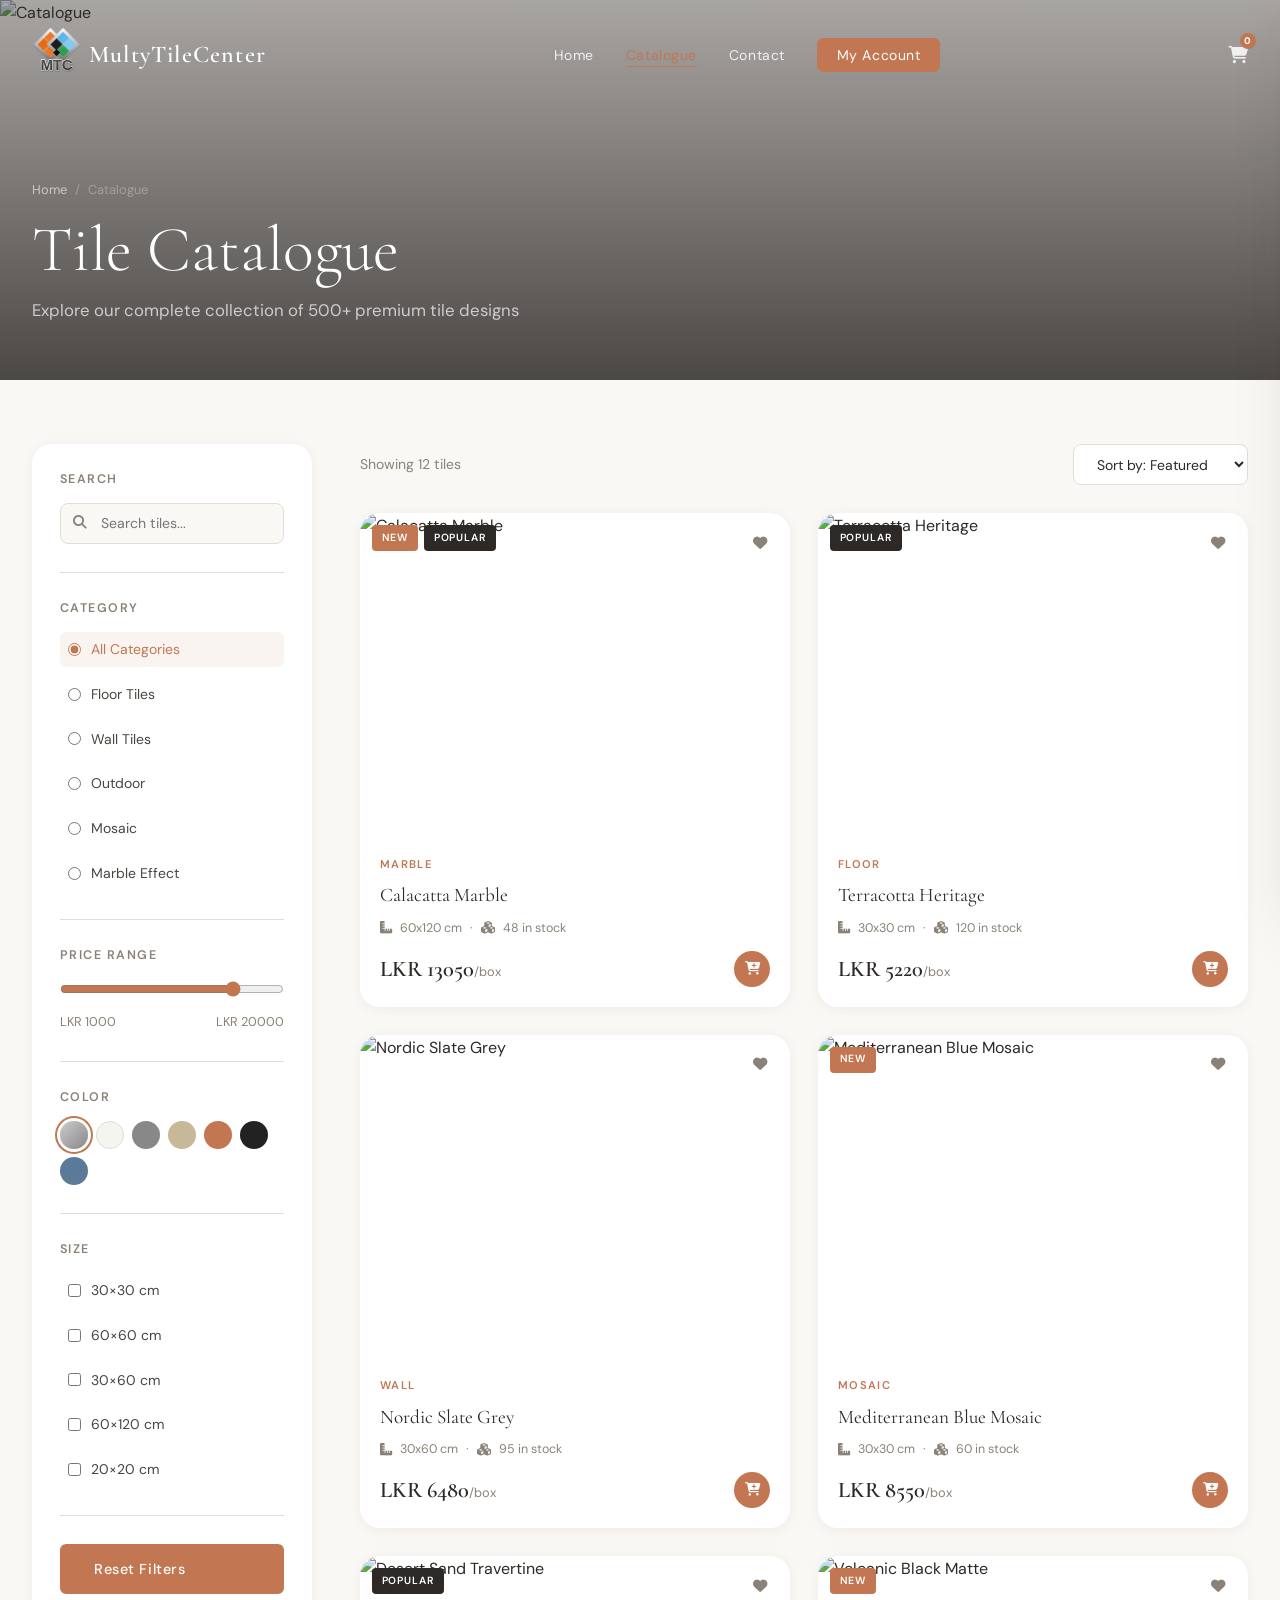
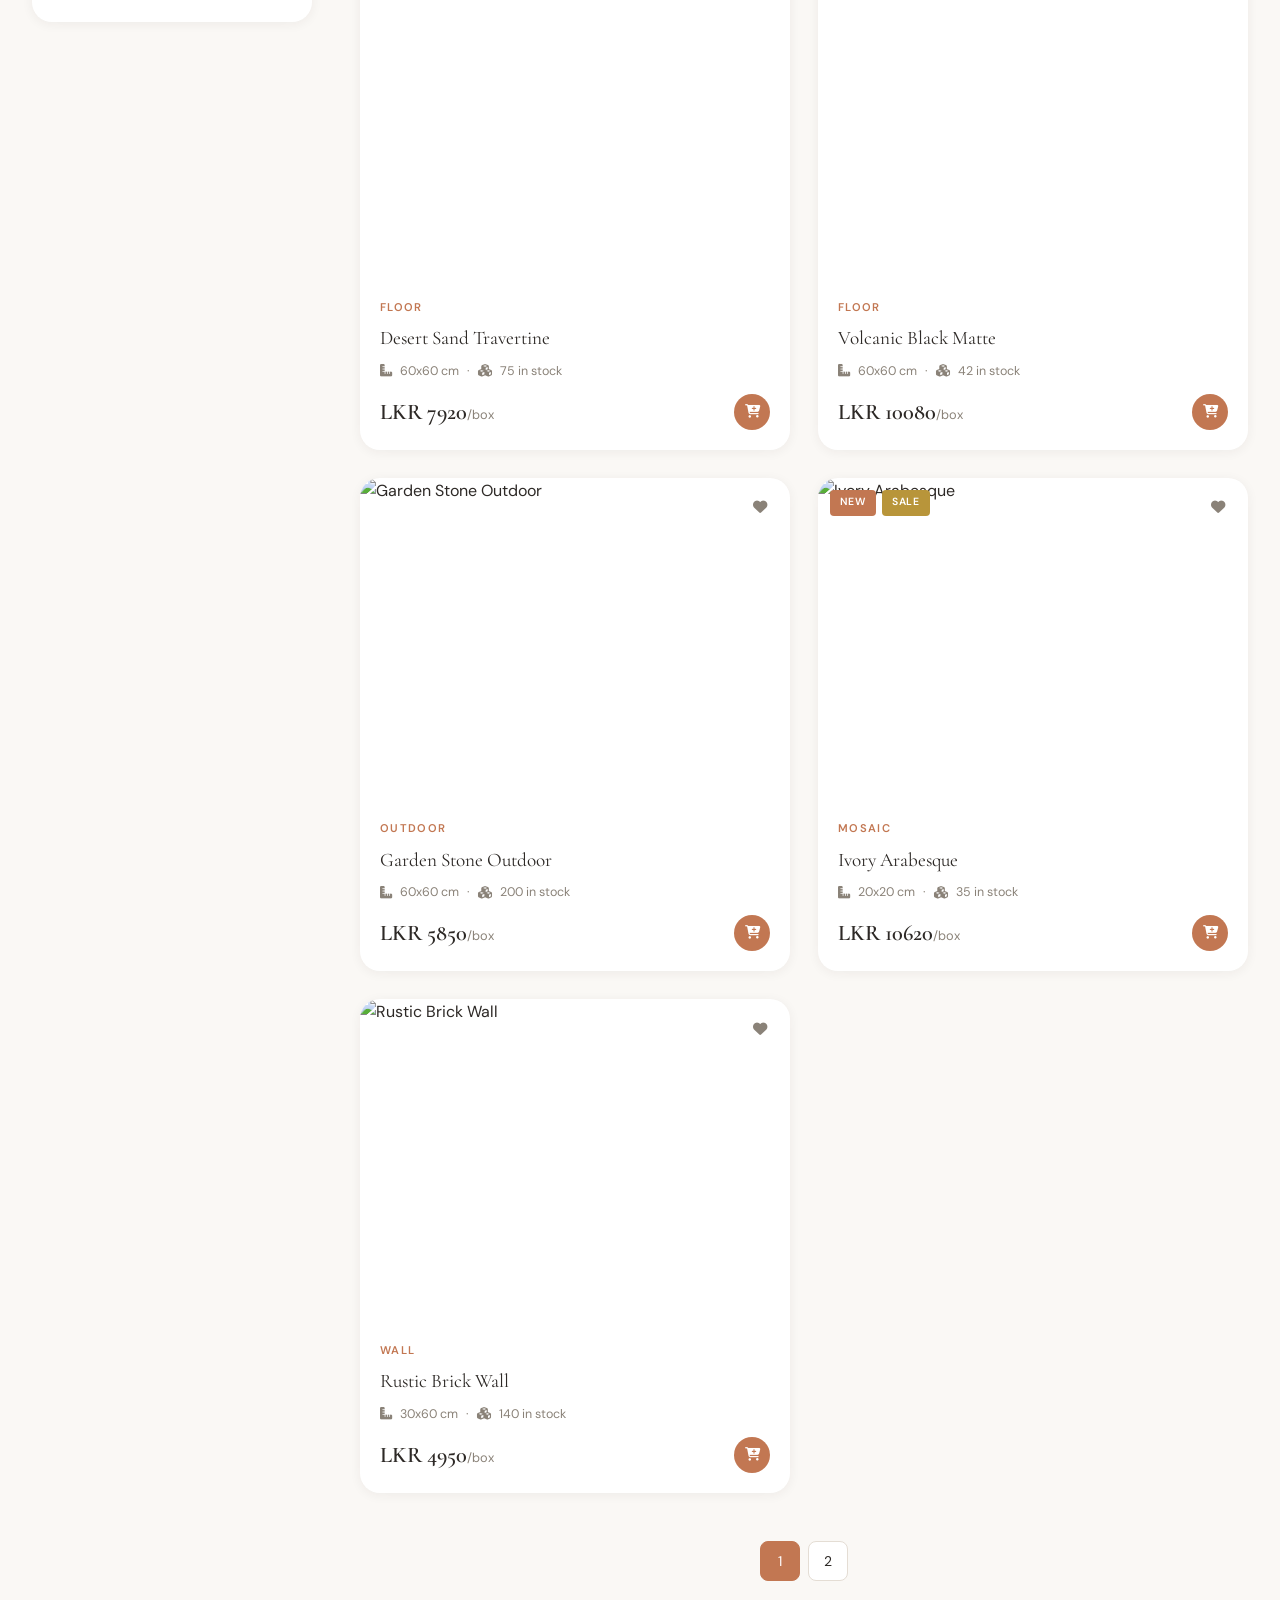
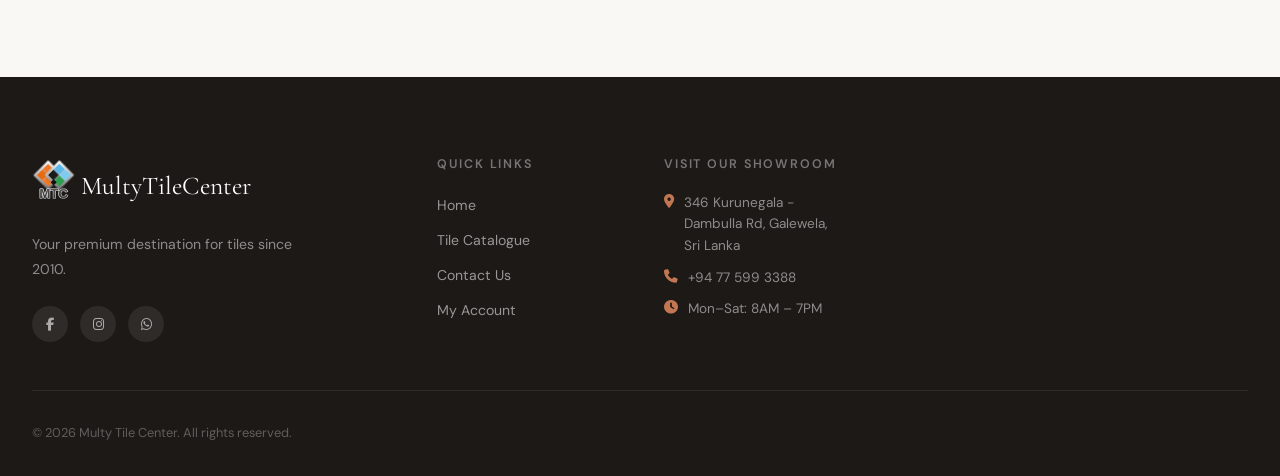
==== commit e1dea4d1: "Fix:Chnage phone number and email" ====
--- a/catalogue.html
+++ b/catalogue.html
@@ -158,13 +158,13 @@
         </div>
         <div class="footer-contact">
           <h4>Visit Our Showroom</h4>
-          <p><i class="fas fa-map-marker-alt"></i> 123, Jalan Tiles Indah, Subang Jaya</p>
-          <p><i class="fas fa-phone"></i> +60 3-5678 9000</p>
-          <p><i class="fas fa-clock"></i> Mon–Sat: 9AM – 6PM</p>
+          <p><i class="fas fa-map-marker-alt"></i> 346 Kurunegala - Dambulla Rd, Galewela, Sri Lanka</p>
+          <p><i class="fas fa-phone"></i> +94 77 599 3388</p>
+          <p><i class="fas fa-clock"></i> Mon–Sat: 8AM – 7PM</p>
         </div>
       </div>
       <div class="footer-bottom">
-        <p>&copy; 2026 MultyTileCenter Sdn. Bhd. All rights reserved.</p>
+        <p>&copy; 2026 Multy Tile Center. All rights reserved.</p>
       </div>
     </div>
   </footer>
